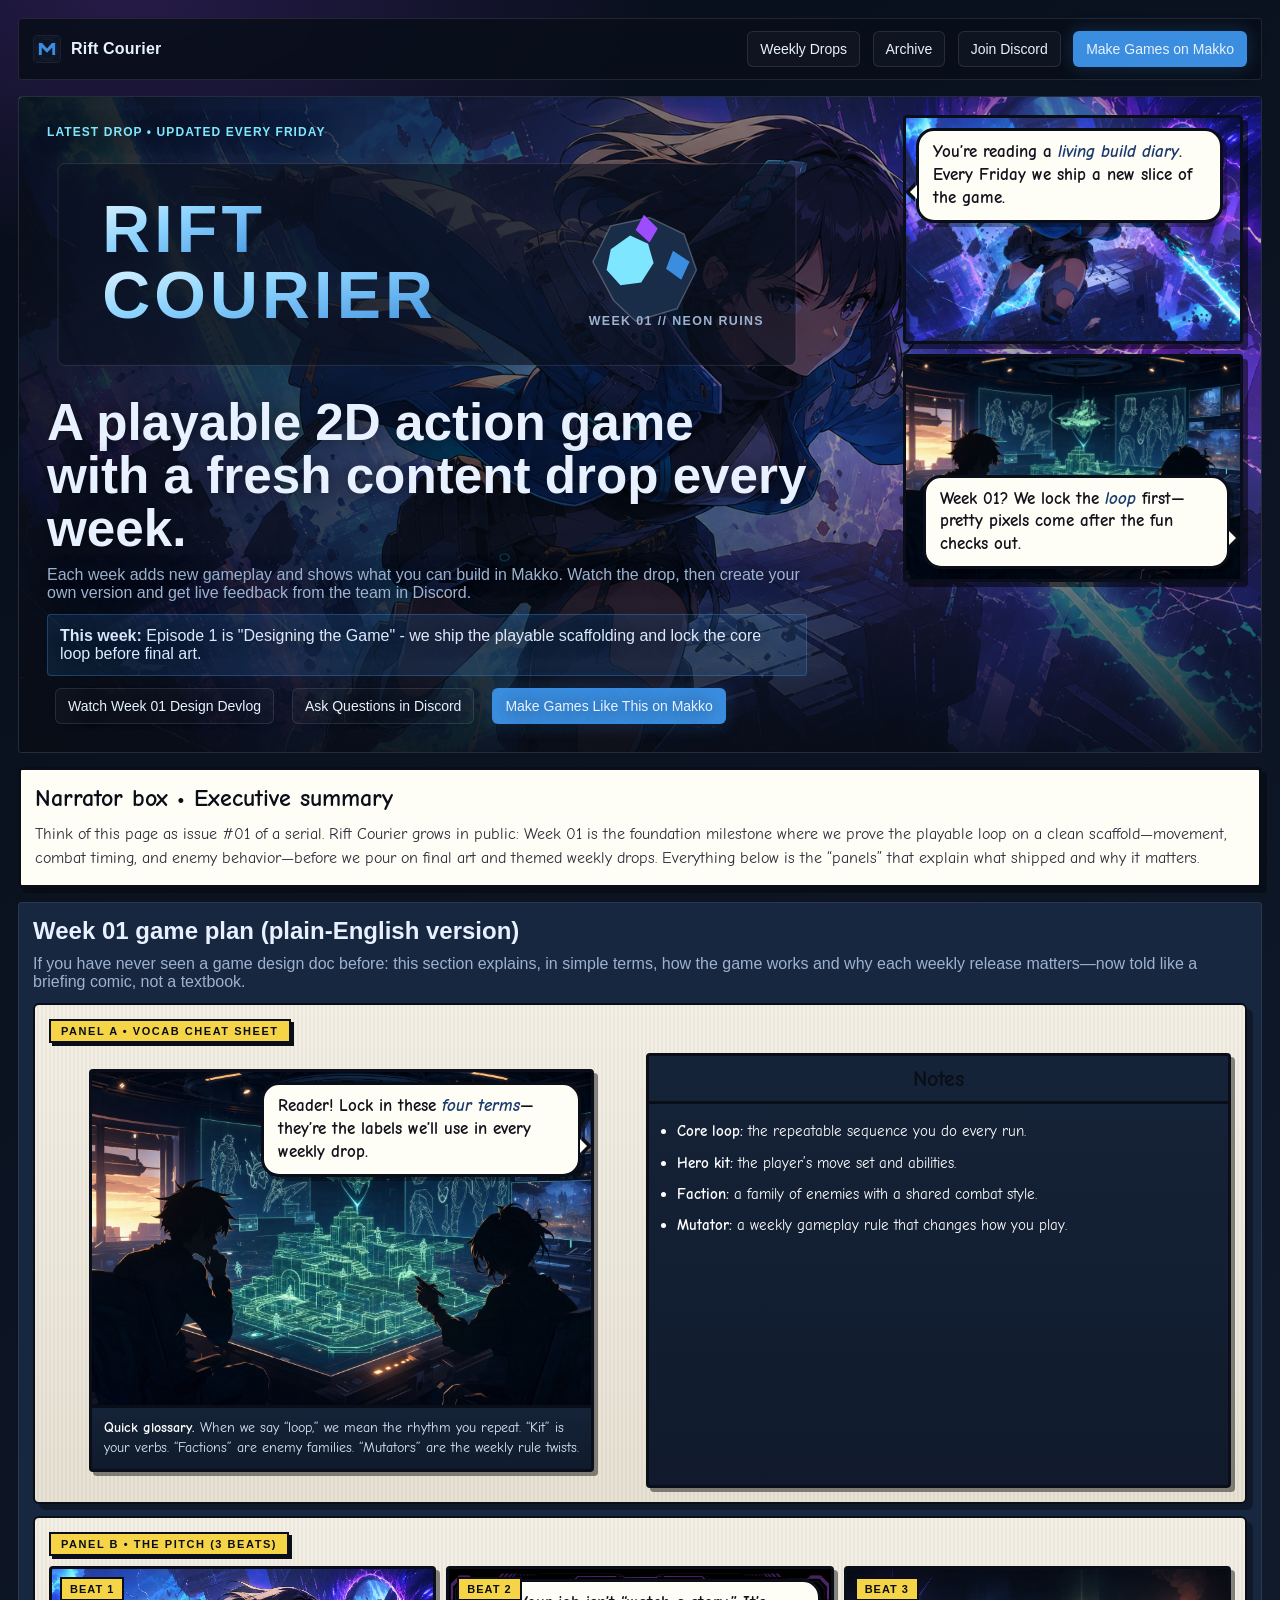
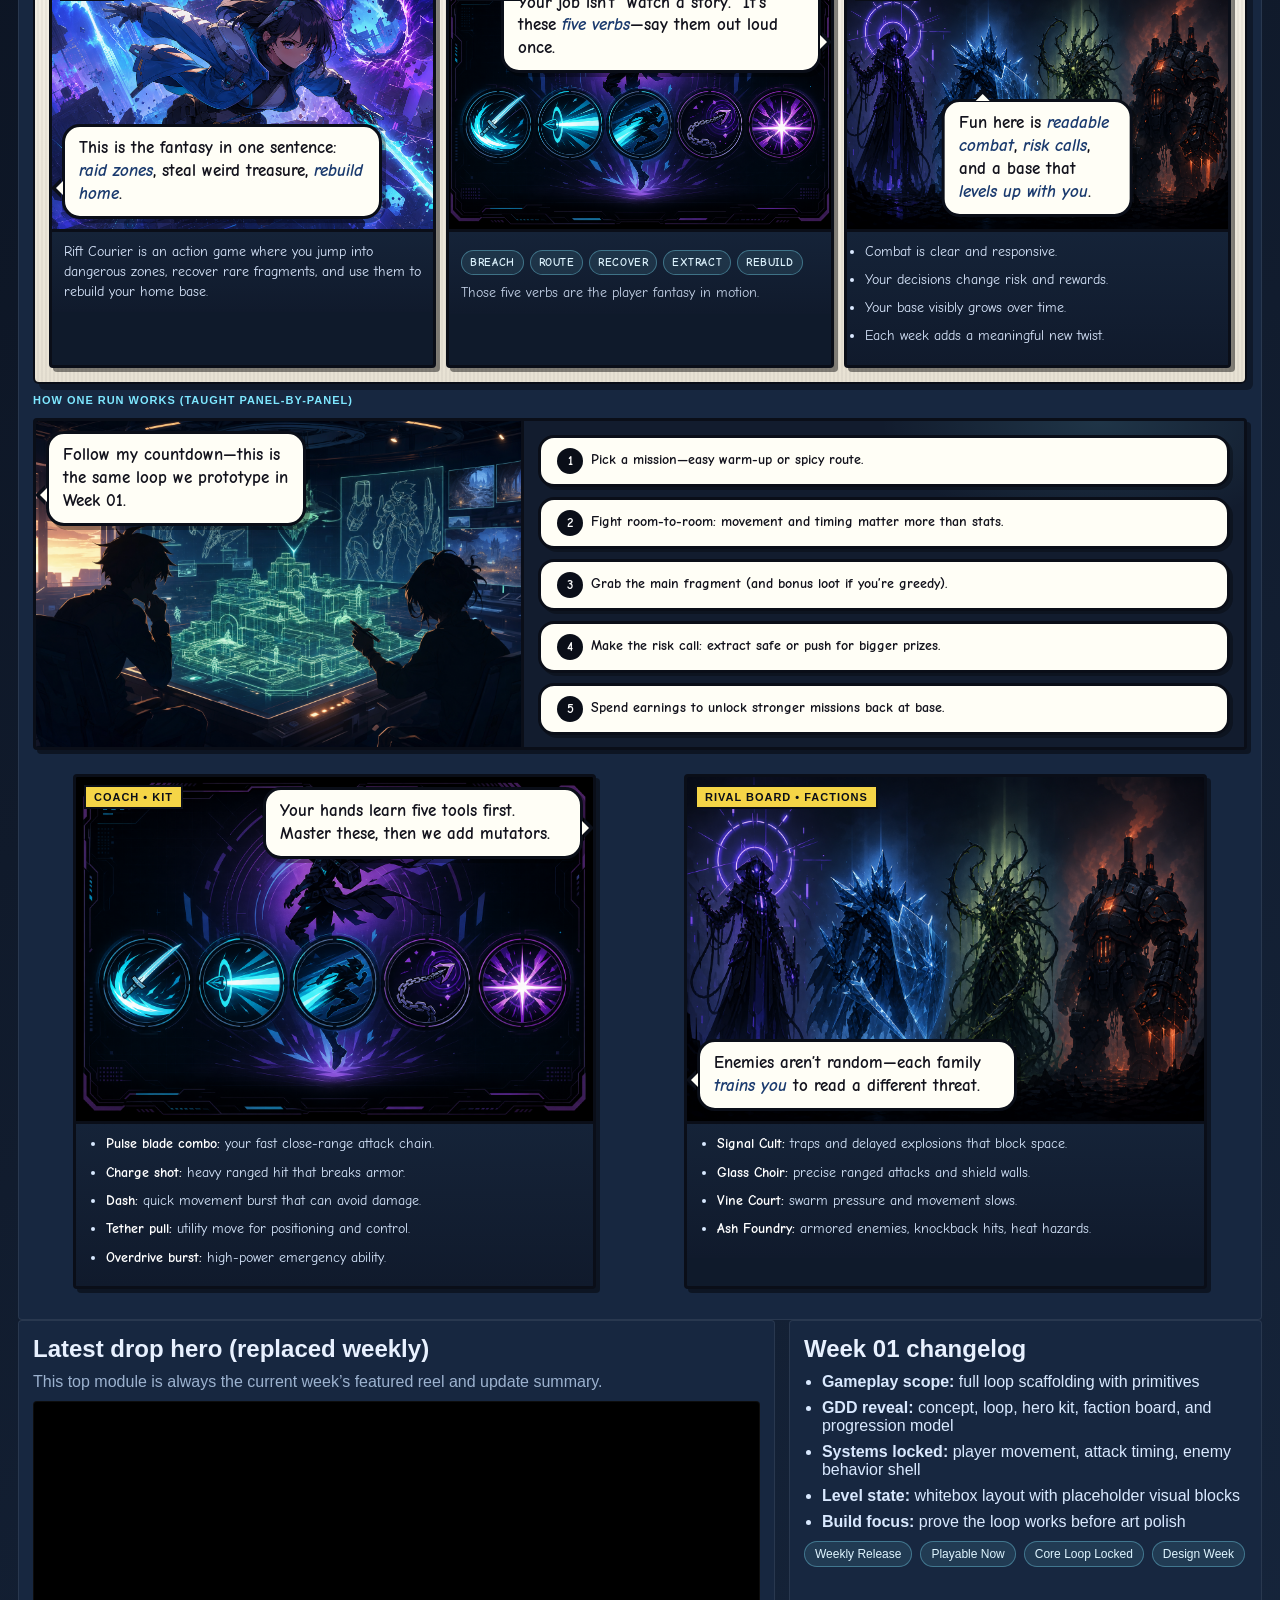
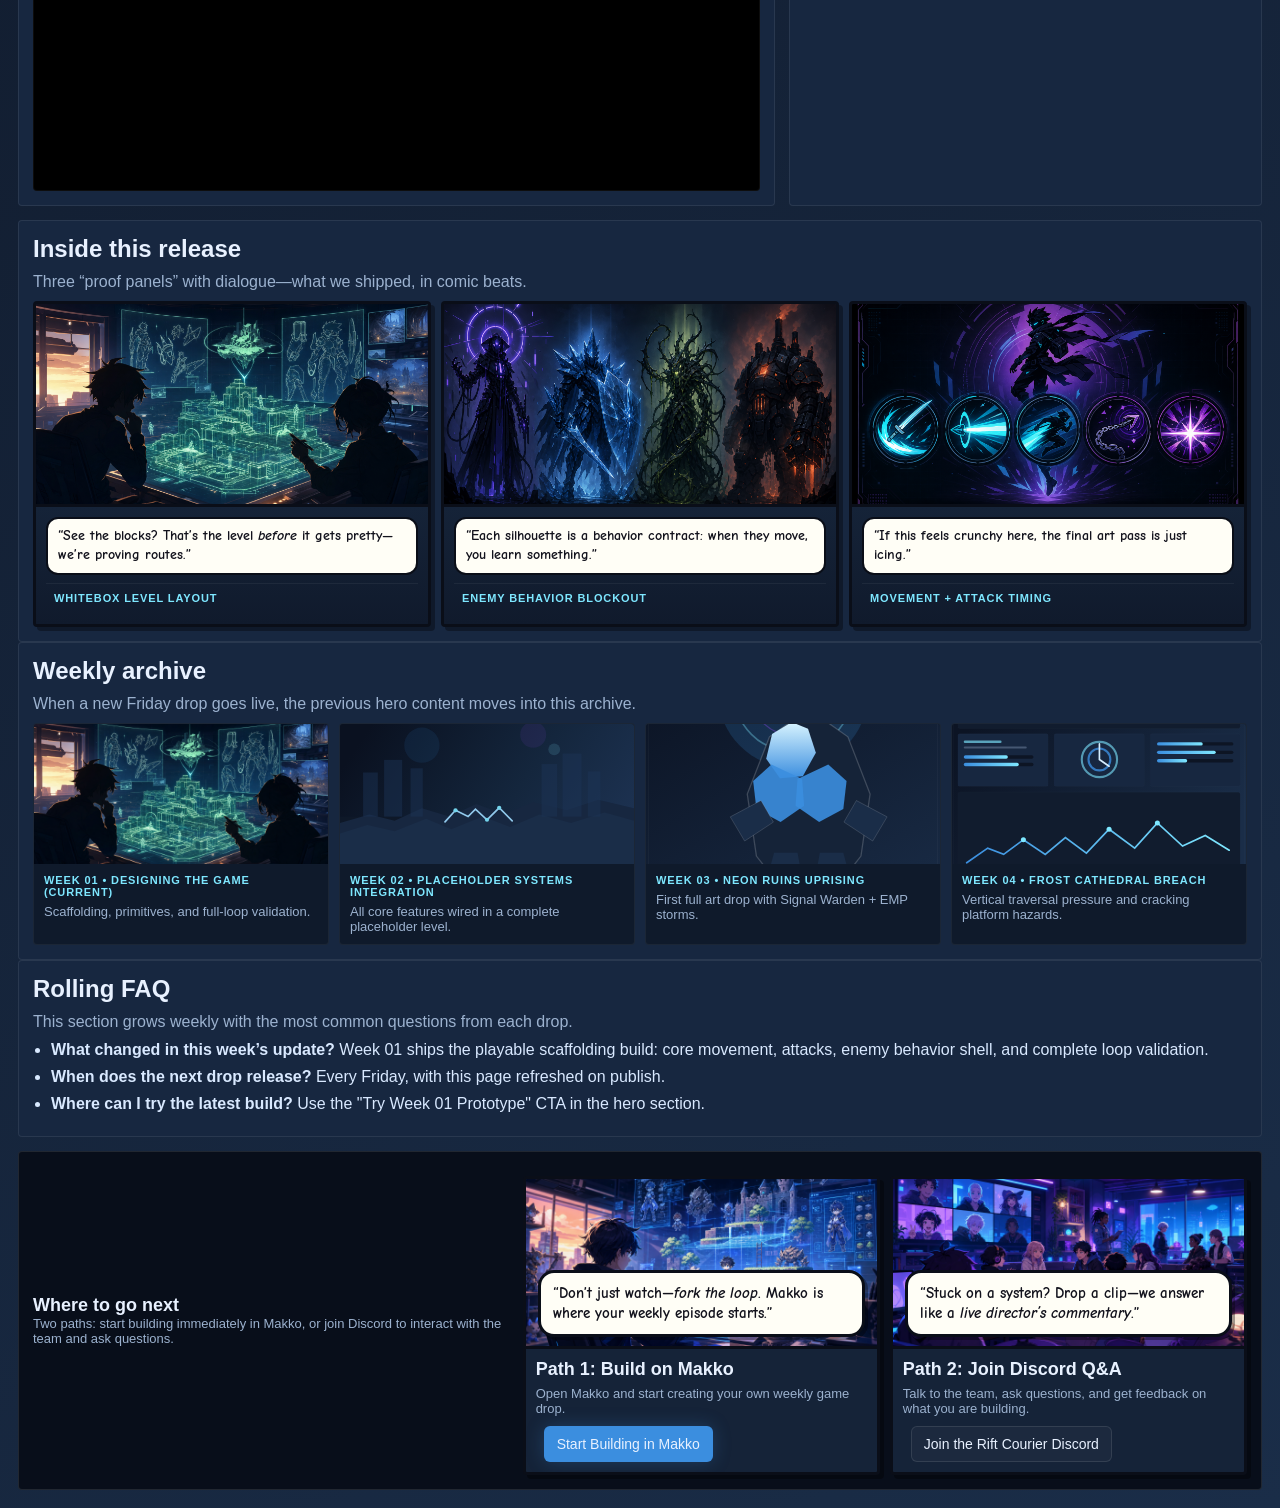
==== index.html @ 3b518093 "Publish Rift Courier weekly drops comic hub static site Co-authored-by: Cursor <cursoragent@cursor.c" ====
<!DOCTYPE html>
<html lang="en">
<head>
  <meta charset="UTF-8" />
  <meta name="viewport" content="width=device-width, initial-scale=1.0" />
  <title>Rift Courier | Weekly Drops Hub</title>
  <link rel="preconnect" href="https://fonts.googleapis.com" />
  <link rel="preconnect" href="https://fonts.gstatic.com" crossorigin />
  <link href="https://fonts.googleapis.com/css2?family=Comic+Neue:ital,wght@0,400;0,700;1,400&display=swap" rel="stylesheet" />
  <style>
    :root {
      --nav: #080e1a;
      --sub: #0d1524;
      --tabs: #152338;
      --cards: #172740;
      --accent: #3b8edf;
      --mint: #7ee7ff;
      --text: #e8f1ff;
      --muted: #9cb2cf;
      --b1: rgba(255, 255, 255, 0.1);
      --b2: rgba(255, 255, 255, 0.08);
      --b3: rgba(255, 255, 255, 0.05);
    }
    * { box-sizing: border-box; }
    body {
      margin: 0;
      font-family: Inter, Segoe UI, Arial, sans-serif;
      color: var(--text);
      background:
        radial-gradient(1200px 520px at 75% -10%, rgba(126, 231, 255, 0.24), transparent 60%),
        radial-gradient(900px 420px at 10% 0%, rgba(157, 77, 255, 0.2), transparent 60%),
        linear-gradient(145deg, #070d19 0%, #101a2b 44%, #1a2d48 100%);
    }
    .shell { max-width: 1280px; margin: 0 auto; padding: 18px; }
    .topbar {
      position: sticky; top: 12px; z-index: 10;
      background: rgba(8, 14, 26, 0.88);
      border: 1px solid var(--b1); border-radius: 4px;
      backdrop-filter: blur(8px);
      padding: 12px 14px; display: flex; align-items: center; justify-content: space-between; margin-bottom: 16px;
    }
    .brand { display: flex; align-items: center; gap: 10px; font-weight: 700; letter-spacing: 0.2px; }
    .brand img { width: 28px; height: 28px; border-radius: 4px; border: 1px solid var(--b2); }
    .btn { border-radius: 6px; border: 1px solid var(--b1); color: var(--text); text-decoration: none; display: inline-block; padding: 9px 12px; font-size: 14px; margin-left: 8px; background: rgba(255, 255, 255, 0.03); }
    .btn.primary { background: var(--accent); border-color: rgba(59, 142, 223, 0.65); box-shadow: 0 0 18px rgba(59, 142, 223, 0.25); }
    .hero { border-radius: 4px; overflow: hidden; border: 1px solid var(--b1); background: var(--sub); margin-bottom: 14px; }
    .hero-art {
      min-height: 560px; position: relative; display: flex; align-items: flex-end; padding: 28px;
      background:
        linear-gradient(105deg, rgba(7, 12, 20, 0.94) 0%, rgba(7, 12, 20, 0.55) 42%, rgba(7, 12, 20, 0.2) 100%),
        linear-gradient(to top, rgba(7, 12, 20, 0.85), transparent 45%),
        url("./assets/rift-courier-hero-anime.png") center 22% / cover no-repeat;
    }
    .hero-copy { max-width: 760px; position: relative; z-index: 2; }
    .logo-lockup { width: min(760px, 100%); margin-bottom: 10px; }
    .eyebrow { color: var(--mint); text-transform: uppercase; letter-spacing: 0.09em; font-size: 12px; font-weight: 700; margin-bottom: 8px; }
    h1 { margin: 0 0 10px; font-size: clamp(30px, 4vw, 56px); line-height: 1.04; }
    h2 { margin: 0 0 10px; font-size: 24px; }
    h3 { margin: 0 0 8px; font-size: 18px; }
    p { margin: 0; color: var(--muted); }
    .summary { margin-top: 12px; border-radius: 4px; border: 1px solid rgba(59,142,223,0.34); background: rgba(59,142,223,0.14); padding: 12px; color: #dbe9ff; }
    .hero-actions { margin-top: 12px; display: flex; gap: 10px; flex-wrap: wrap; }
    .exec-summary {
      margin: 0 0 14px;
      border-radius: 4px;
      border: 1px solid var(--b2);
      background: var(--cards);
      padding: 14px;
    }
    .exec-summary p {
      color: #dbe8fb;
      line-height: 1.55;
    }
    .grid-2 { display: grid; grid-template-columns: 1.6fr 1fr; gap: 14px; margin-bottom: 14px; }
    .card { border-radius: 4px; border: 1px solid var(--b2); background: var(--cards); padding: 14px; }
    .gdd-grid { display: grid; grid-template-columns: repeat(3, 1fr); gap: 10px; margin-top: 10px; }
    .glossary {
      border: 1px solid var(--b3);
      border-radius: 4px;
      background: var(--tabs);
      padding: 10px;
      margin-top: 10px;
    }
    .glossary ul { margin: 0; padding-left: 18px; color: #d9e9ff; }
    .glossary li { margin-bottom: 7px; }
    .glossary img { width: 100%; height: 130px; object-fit: cover; border-radius: 4px; border: 1px solid var(--b3); margin-bottom: 8px; display: block; }
    .gdd-panel { border: 1px solid var(--b3); border-radius: 4px; background: var(--tabs); padding: 10px; }
    .gdd-panel img { width: 100%; height: 130px; object-fit: cover; border-radius: 4px; border: 1px solid var(--b3); margin-bottom: 8px; display: block; }
    .kicker {
      color: var(--mint);
      font-size: 11px;
      text-transform: uppercase;
      letter-spacing: 0.09em;
      font-weight: 700;
      margin-bottom: 6px;
    }
    .verb-row { display: flex; flex-wrap: wrap; gap: 6px; margin-top: 8px; }
    .verb {
      border: 1px solid rgba(126,231,255,0.35);
      border-radius: 999px;
      padding: 4px 8px;
      font-size: 11px;
      color: #dff5ff;
      background: rgba(126,231,255,0.1);
      text-transform: uppercase;
      letter-spacing: 0.05em;
      font-weight: 700;
    }
    .loop-board { margin-top: 10px; border: 1px solid var(--b3); border-radius: 4px; background: var(--tabs); padding: 10px; }
    .loop-hero { width: 100%; height: 180px; object-fit: cover; border-radius: 4px; border: 1px solid var(--b3); margin-bottom: 8px; display: block; }
    .loop-grid { display: grid; grid-template-columns: repeat(5, 1fr); gap: 8px; margin-top: 8px; }
    .loop-step { border: 1px solid var(--b3); border-radius: 4px; background: rgba(255,255,255,0.03); padding: 8px; font-size: 12px; color: #dbe9ff; }
    .loop-step strong { display: block; font-size: 12px; margin-bottom: 4px; color: #fff; }
    .split-grid { display: grid; grid-template-columns: 1fr 1fr; gap: 8px; margin-top: 8px; }
    .subcopy { color: var(--muted); margin-bottom: 10px; }
    iframe { width: 100%; border: 1px solid var(--b3); border-radius: 4px; display: block; background: #000; }
    .scene-gallery { display: grid; grid-template-columns: repeat(3, 1fr); gap: 10px; margin-top: 10px; }
    .shot { border-radius: 4px; overflow: hidden; border: 1px solid var(--b3); background: #0f1a2b; }
    .shot img { width: 100%; height: 180px; object-fit: cover; display: block; }
    .shot span { display: block; padding: 8px; font-size: 12px; color: #d8e8ff; letter-spacing: 0.05em; text-transform: uppercase; border-top: 1px solid var(--b3); }
    .pill-row { display: flex; flex-wrap: wrap; gap: 8px; margin-top: 10px; }
    .pill { border: 1px solid rgba(126,231,255,0.35); border-radius: 999px; padding: 5px 10px; font-size: 12px; color: #dff5ff; background: rgba(126,231,255,0.1); }
    .drop-list { margin: 0; padding-left: 18px; color: #d9e9ff; }
    .drop-list li { margin-bottom: 8px; }
    .week-grid { display: grid; grid-template-columns: repeat(4, 1fr); gap: 10px; margin-top: 10px; }
    .week { border: 1px solid var(--b3); border-radius: 4px; overflow: hidden; background: #0f1a2b; }
    .week img { width: 100%; height: 140px; object-fit: cover; display: block; }
    .week .copy { padding: 10px; }
    .week .wk { color: var(--mint); font-size: 11px; letter-spacing: 0.08em; text-transform: uppercase; font-weight: 700; }
    .week p { margin-top: 6px; font-size: 13px; }
    .faq-list { margin: 0; padding-left: 18px; color: #d9e9ff; }
    .faq-list li { margin-bottom: 9px; }
    .cta-band { margin-top: 14px; border-radius: 4px; border: 1px solid var(--b1); background: var(--nav); padding: 14px; display: flex; justify-content: space-between; align-items: center; gap: 12px; }
    .next-grid { display: grid; grid-template-columns: 1fr 1fr; gap: 10px; margin-top: 10px; }
    .next-card { border: 1px solid var(--b3); border-radius: 4px; background: var(--tabs); overflow: hidden; }
    .next-card img { width: 100%; height: 170px; object-fit: cover; display: block; border-bottom: 1px solid var(--b3); }
    .next-copy { padding: 10px; }
    .next-copy h3 { margin: 0 0 6px; }
    .next-actions { margin-top: 10px; display: flex; flex-wrap: wrap; gap: 8px; }
    .tiny { color: var(--muted); font-size: 13px; }

    /* —— Comic “field guide” layout: characters teach via panels + speech —— */
    .comic-strip-label {
      display: inline-block;
      margin-bottom: 8px;
      padding: 4px 10px;
      font-size: 11px;
      font-weight: 800;
      letter-spacing: 0.14em;
      text-transform: uppercase;
      color: #0a0e18;
      background: #f5d547;
      border: 2px solid #0a0e18;
      box-shadow: 3px 3px 0 #0a0e18;
    }
    .comic-page {
      margin-top: 12px;
      padding: 14px;
      border-radius: 6px;
      border: 2px solid #0a0e18;
      background:
        repeating-linear-gradient(90deg, transparent, transparent 2px, rgba(0,0,0,0.04) 2px, rgba(0,0,0,0.04) 4px),
        linear-gradient(180deg, #f4f0e6 0%, #e8e2d4 100%);
      box-shadow: 6px 6px 0 rgba(0, 0, 0, 0.35);
    }
    .comic-page .comic-strip-label { margin-bottom: 10px; }
    .comic-row {
      display: grid;
      grid-template-columns: 1fr 1fr;
      gap: 12px;
      align-items: stretch;
    }
    .comic-panel {
      position: relative;
      border: 3px solid #0a0e18;
      border-radius: 4px;
      background: #0f1a2b;
      overflow: hidden;
      box-shadow: 4px 4px 0 rgba(0, 0, 0, 0.45);
    }
    .comic-panel--tall .comic-panel-art { min-height: 220px; }
    .comic-panel-art {
      position: relative;
      display: block;
      margin: 0;
    }
    figure.comic-panel-art { margin: 0; }
    .comic-panel-art img {
      width: 100%;
      height: 100%;
      min-height: 200px;
      object-fit: cover;
      display: block;
    }
    .comic-panel--sm .comic-panel-art img { min-height: 140px; }
    .comic-panel--hero .comic-panel-art img { min-height: 260px; object-position: center 25%; }
    .speech {
      position: absolute;
      z-index: 3;
      max-width: min(92%, 320px);
      margin: 0;
      padding: 10px 14px;
      font-family: "Comic Neue", "Segoe UI", system-ui, sans-serif;
      font-size: clamp(14px, 1.9vw, 17px);
      font-weight: 700;
      line-height: 1.35;
      color: #12121c;
      background: #fffef6;
      border: 3px solid #0a0e18;
      border-radius: 18px;
      box-shadow: 4px 4px 0 rgba(0, 0, 0, 0.35);
    }
    .speech em { font-style: italic; font-weight: 700; color: #1a3a6e; }
    .speech--tl { top: 10px; left: 10px; }
    .speech--tr { top: 10px; right: 10px; }
    .speech--bl { bottom: 10px; left: 10px; }
    .speech--br { bottom: 10px; right: 10px; }
    .speech--bc { bottom: 12px; left: 50%; transform: translateX(-50%); max-width: min(94%, 400px); }
    .speech--tail-l::after {
      content: "";
      position: absolute;
      left: -14px;
      bottom: 18px;
      width: 0;
      height: 0;
      border: 10px solid transparent;
      border-right-color: #0a0e18;
      border-left: 0;
    }
    .speech--tail-l::before {
      content: "";
      position: absolute;
      left: -9px;
      bottom: 21px;
      width: 0;
      height: 0;
      border: 7px solid transparent;
      border-right-color: #fffef6;
      border-left: 0;
      z-index: 1;
    }
    .speech--tail-r::after {
      content: "";
      position: absolute;
      right: -14px;
      bottom: 18px;
      width: 0;
      height: 0;
      border: 10px solid transparent;
      border-left-color: #0a0e18;
      border-right: 0;
    }
    .speech--tail-r::before {
      content: "";
      position: absolute;
      right: -9px;
      bottom: 21px;
      width: 0;
      height: 0;
      border: 7px solid transparent;
      border-left-color: #fffef6;
      border-right: 0;
      z-index: 1;
    }
    .speech--tail-t::after {
      content: "";
      position: absolute;
      left: 28px;
      top: -14px;
      width: 0;
      height: 0;
      border: 10px solid transparent;
      border-bottom-color: #0a0e18;
      border-top: 0;
    }
    .speech--tail-t::before {
      content: "";
      position: absolute;
      left: 31px;
      top: -8px;
      width: 0;
      height: 0;
      border: 7px solid transparent;
      border-bottom-color: #fffef6;
      border-top: 0;
      z-index: 1;
    }
    .comic-caption {
      margin: 0;
      padding: 10px 12px;
      font-family: "Comic Neue", "Segoe UI", system-ui, sans-serif;
      font-size: 14px;
      font-weight: 400;
      line-height: 1.45;
      color: #dbe9ff;
      background: linear-gradient(180deg, #152338 0%, #101a2c 100%);
      border-top: 3px solid #0a0e18;
    }
    .comic-caption strong { color: #fff; font-weight: 700; }
    /* Beat labels sit above speech bubbles (bubbles were covering “Beat 2”, etc.) */
    .comic-beat-tag {
      position: absolute;
      top: 8px;
      left: 8px;
      z-index: 5;
      white-space: nowrap;
      background: #f5d547;
      color: #0a0e18;
      padding: 4px 8px;
      border: 2px solid #0a0e18;
      font-size: 11px;
      font-weight: 700;
      letter-spacing: 0.09em;
      text-transform: uppercase;
    }
    .comic-gutter {
      display: flex;
      align-items: center;
      justify-content: center;
      font-family: "Comic Neue", "Segoe UI", system-ui, sans-serif;
      font-weight: 700;
      font-size: 22px;
      color: #0a0e18;
      user-select: none;
    }
    .hero-art { position: relative; }
    .hero-comic-stack {
      position: absolute;
      right: 18px;
      top: 18px;
      width: min(340px, 38vw);
      z-index: 4;
      display: flex;
      flex-direction: column;
      gap: 10px;
    }
    .hero-comic-stack .comic-panel { box-shadow: 5px 5px 0 rgba(0, 0, 0, 0.5); }
    .hero-comic-stack .comic-panel-art img { min-height: 120px; object-position: center 30%; }
    .hero .hero-copy { text-shadow: 0 1px 18px rgba(0, 0, 0, 0.65); }
    .briefing-strip {
      display: grid;
      grid-template-columns: minmax(220px, 0.95fr) 1.4fr;
      gap: 0;
      margin-top: 12px;
      border: 3px solid #0a0e18;
      border-radius: 4px;
      overflow: hidden;
      box-shadow: 4px 4px 0 rgba(0, 0, 0, 0.45);
      background: #152338;
    }
    .briefing-strip__art {
      position: relative;
      border-right: 3px solid #0a0e18;
    }
    .briefing-strip__art img {
      width: 100%;
      height: 100%;
      min-height: 320px;
      object-fit: cover;
      display: block;
      object-position: center 35%;
    }
    .briefing-strip__script {
      padding: 14px 14px 12px;
      display: flex;
      flex-direction: column;
      gap: 10px;
      background:
        radial-gradient(400px 200px at 80% 0%, rgba(126, 231, 255, 0.12), transparent 55%),
        #121c2e;
    }
    .briefing-line {
      position: relative;
      margin: 0;
      padding: 10px 12px 10px 16px;
      font-family: "Comic Neue", "Segoe UI", system-ui, sans-serif;
      font-size: 14px;
      font-weight: 700;
      line-height: 1.4;
      color: #12121c;
      background: #fffef6;
      border: 3px solid #0a0e18;
      border-radius: 16px;
      box-shadow: 3px 3px 0 rgba(0, 0, 0, 0.3);
    }
    .briefing-line .num {
      display: inline-flex;
      align-items: center;
      justify-content: center;
      min-width: 26px;
      height: 26px;
      margin-right: 8px;
      font-size: 13px;
      color: #fff;
      background: #0a0e18;
      border-radius: 50%;
      vertical-align: middle;
    }
    .scene-gallery.comic-release {
      grid-template-columns: repeat(3, 1fr);
    }
    .scene-gallery.comic-release .shot {
      border: 3px solid #0a0e18;
      border-radius: 4px;
      box-shadow: 4px 4px 0 rgba(0, 0, 0, 0.35);
    }
    .scene-gallery.comic-release .shot img { height: 200px; }
    .scene-gallery.comic-release .shot-footer {
      padding: 10px 10px 12px;
      background: linear-gradient(180deg, #152338 0%, #101a2c 100%);
      border-top: 3px solid #0a0e18;
    }
    .scene-gallery.comic-release .shot-bubble {
      margin: 0 0 8px;
      padding: 8px 10px;
      font-family: "Comic Neue", "Segoe UI", system-ui, sans-serif;
      font-size: 14px;
      font-weight: 700;
      line-height: 1.35;
      color: #12121c;
      background: #fffef6;
      border: 2px solid #0a0e18;
      border-radius: 12px;
    }
    .scene-gallery.comic-release .shot-label {
      display: block;
      font-size: 11px;
      letter-spacing: 0.08em;
      text-transform: uppercase;
      font-weight: 800;
      color: var(--mint);
    }
    .next-card.comic-cta { border: 3px solid #0a0e18; box-shadow: 4px 4px 0 rgba(0, 0, 0, 0.35); }
    .next-card.comic-cta .next-visual { position: relative; }
    .next-card.comic-cta img { border-bottom: 3px solid #0a0e18; }
    .next-card.comic-cta .cta-bubble {
      position: absolute;
      left: 12px;
      right: 12px;
      bottom: 12px;
      margin: 0;
      padding: 10px 12px;
      font-family: "Comic Neue", "Segoe UI", system-ui, sans-serif;
      font-size: 15px;
      font-weight: 700;
      line-height: 1.35;
      color: #12121c;
      background: #fffef6;
      border: 3px solid #0a0e18;
      border-radius: 16px;
      box-shadow: 3px 3px 0 rgba(0, 0, 0, 0.35);
    }
    .exec-summary.comic-narrator {
      border: 3px solid #0a0e18;
      background: #fffef6;
      box-shadow: 5px 5px 0 rgba(0, 0, 0, 0.35);
    }
    .exec-summary.comic-narrator h2 {
      font-family: "Comic Neue", "Segoe UI", system-ui, sans-serif;
      color: #0a0e18;
    }
    .exec-summary.comic-narrator p {
      font-family: "Comic Neue", "Segoe UI", system-ui, sans-serif;
      color: #2a2a38;
      line-height: 1.55;
    }

    @media (max-width: 1100px) {
      .grid-2 { grid-template-columns: 1fr; }
      .gdd-grid, .scene-gallery, .week-grid, .loop-grid, .next-grid { grid-template-columns: 1fr 1fr; }
      .comic-row { grid-template-columns: 1fr; }
      .briefing-strip { grid-template-columns: 1fr; }
      .briefing-strip__art { border-right: none; border-bottom: 3px solid #0a0e18; }
      .briefing-strip__art img { min-height: 220px; }
      .hero-comic-stack {
        position: static;
        width: 100%;
        margin-top: 14px;
      }
    }
    @media (max-width: 700px) {
      .gdd-grid, .scene-gallery, .week-grid, .loop-grid, .split-grid, .next-grid { grid-template-columns: 1fr; }
      .topbar { position: static; }
      .cta-band { flex-direction: column; align-items: flex-start; }
      .speech--bc { transform: none; left: 10px; right: 10px; max-width: none; }
    }
  </style>
</head>
<body>
  <div class="shell">
    <header class="topbar">
      <div class="brand">
        <img src="./assets/makko-mark-placeholder.svg" alt="Makko icon" />
        <span>Rift Courier</span>
      </div>
      <div>
        <a class="btn" href="#">Weekly Drops</a>
        <a class="btn" href="#">Archive</a>
        <a class="btn" href="#">Join Discord</a>
        <a class="btn primary" href="#">Make Games on Makko</a>
      </div>
    </header>

    <section class="hero">
      <div class="hero-art">
        <aside class="hero-comic-stack" aria-label="Comic teaser panels">
          <div class="comic-panel comic-panel--sm">
            <figure class="comic-panel-art">
              <img src="./assets/rift-courier-hero-anime.png" alt="Key art: courier in action" />
              <p class="speech speech--tl speech--tail-l">You’re reading a <em>living build diary</em>. Every Friday we ship a new slice of the game.</p>
            </figure>
          </div>
          <div class="comic-panel comic-panel--sm">
            <figure class="comic-panel-art">
              <img src="./assets/rift-courier-design-week-anime.png" alt="Design week: planning the loop" />
              <p class="speech speech--br speech--tail-r">Week 01? We lock the <em>loop</em> first—pretty pixels come after the fun checks out.</p>
            </figure>
          </div>
        </aside>
        <div class="hero-copy">
          <div class="eyebrow">Latest Drop • Updated Every Friday</div>
          <img class="logo-lockup" src="./assets/rift-courier-logo-elite.svg" alt="Rift Courier logo" />
          <h1>A playable 2D action game with a fresh content drop every week.</h1>
          <p>Each week adds new gameplay and shows what you can build in Makko. Watch the drop, then create your own version and get live feedback from the team in Discord.</p>
          <div class="summary"><strong>This week:</strong> Episode 1 is "Designing the Game" - we ship the playable scaffolding and lock the core loop before final art.</div>
          <div class="hero-actions">
            <a class="btn" href="#">Watch Week 01 Design Devlog</a>
            <a class="btn" href="#">Ask Questions in Discord</a>
            <a class="btn primary" href="#">Make Games Like This on Makko</a>
          </div>
        </div>
      </div>
    </section>

    <section class="exec-summary comic-narrator">
      <h2>Narrator box • Executive summary</h2>
      <p>
        Think of this page as issue #01 of a serial. Rift Courier grows in public: Week 01 is the foundation
        milestone where we prove the playable loop on a clean scaffold—movement, combat timing, and enemy
        behavior—before we pour on final art and themed weekly drops. Everything below is the “panels” that
        explain what shipped and why it matters.
      </p>
    </section>

    <section class="card">
      <h2>Week 01 game plan (plain-English version)</h2>
      <p class="subcopy">If you have never seen a game design doc before: this section explains, in simple terms, how the game works and why each weekly release matters—now told like a briefing comic, not a textbook.</p>

      <div class="comic-page">
        <span class="comic-strip-label">Panel A • Vocab cheat sheet</span>
        <div class="comic-row">
          <figure class="comic-panel comic-panel--tall">
            <div class="comic-panel-art">
              <img src="./assets/rift-courier-design-week-anime.png" alt="Lead designer character at planning table" />
              <p class="speech speech--tr speech--tail-r">Reader! Lock in these <em>four terms</em>—they’re the labels we’ll use in every weekly drop.</p>
            </div>
            <figcaption class="comic-caption">
              <strong>Quick glossary.</strong> When we say “loop,” we mean the rhythm you repeat. “Kit” is your verbs. “Factions” are enemy families. “Mutators” are the weekly rule twists.
            </figcaption>
          </figure>
          <div class="comic-panel" style="background: linear-gradient(180deg, #152338 0%, #101a2c 100%); border: 3px solid #0a0e18;">
            <div class="comic-gutter" style="min-height: 48px; border-bottom: 3px solid #0a0e18;">Notes</div>
            <ul class="drop-list" style="margin: 0; padding: 16px 16px 16px 28px; color: #fff; font-family: 'Comic Neue', 'Segoe UI', system-ui, sans-serif; font-size: 15px; line-height: 1.55;">
              <li><strong>Core loop:</strong> the repeatable sequence you do every run.</li>
              <li><strong>Hero kit:</strong> the player’s move set and abilities.</li>
              <li><strong>Faction:</strong> a family of enemies with a shared combat style.</li>
              <li><strong>Mutator:</strong> a weekly gameplay rule that changes how you play.</li>
            </ul>
          </div>
        </div>
      </div>

      <div class="comic-page">
        <span class="comic-strip-label">Panel B • The pitch (3 beats)</span>
        <div class="gdd-grid" style="margin-top: 0;">
          <article class="comic-panel comic-panel--hero">
            <div class="comic-beat-tag">Beat 1</div>
            <figure class="comic-panel-art">
              <img src="./assets/rift-courier-hero-anime.png" alt="Rift Courier world and concept art" />
              <p class="speech speech--bl speech--tail-l">This is the fantasy in one sentence: <em>raid zones</em>, steal weird treasure, <em>rebuild home</em>.</p>
            </figure>
            <p class="comic-caption">Rift Courier is an action game where you jump into dangerous zones, recover rare fragments, and use them to rebuild your home base.</p>
          </article>
          <article class="comic-panel comic-panel--hero">
            <div class="comic-beat-tag">Beat 2</div>
            <figure class="comic-panel-art">
              <img src="./assets/rift-courier-abilities-anime.png" alt="Gameplay verbs visual" />
              <p class="speech speech--tr speech--tail-r">Your job isn’t “watch a story.” It’s these <em>five verbs</em>—say them out loud once.</p>
            </figure>
            <div class="comic-caption">
              <div class="verb-row" style="margin-bottom: 8px;">
                <span class="verb">Breach</span>
                <span class="verb">Route</span>
                <span class="verb">Recover</span>
                <span class="verb">Extract</span>
                <span class="verb">Rebuild</span>
              </div>
              <span style="opacity: 0.9;">Those five verbs are the player fantasy in motion.</span>
            </div>
          </article>
          <article class="comic-panel comic-panel--hero">
            <div class="comic-beat-tag">Beat 3</div>
            <figure class="comic-panel-art">
              <img src="./assets/rift-courier-factions-anime.png" alt="Gameplay pillars visual" />
              <p class="speech speech--bc speech--tail-t">Fun here is <em>readable combat</em>, <em>risk calls</em>, and a base that <em>levels up with you</em>.</p>
            </figure>
            <ul class="comic-caption drop-list" style="margin: 0; padding-left: 18px;">
              <li>Combat is clear and responsive.</li>
              <li>Your decisions change risk and rewards.</li>
              <li>Your base visibly grows over time.</li>
              <li>Each week adds a meaningful new twist.</li>
            </ul>
          </article>
        </div>
      </div>

      <div class="loop-board" style="border: none; background: transparent; padding: 0;">
        <div class="kicker">How one run works (taught panel-by-panel)</div>
        <div class="briefing-strip">
          <div class="briefing-strip__art">
            <img src="./assets/rift-courier-design-week-anime.png" alt="Instructor walks through one run" />
            <p class="speech speech--tl speech--tail-l" style="max-width: 260px;">Follow my countdown—this is the same loop we prototype in Week 01.</p>
          </div>
          <div class="briefing-strip__script">
            <p class="briefing-line"><span class="num">1</span>Pick a mission—easy warm-up or spicy route.</p>
            <p class="briefing-line"><span class="num">2</span>Fight room-to-room: movement and timing matter more than stats.</p>
            <p class="briefing-line"><span class="num">3</span>Grab the main fragment (and bonus loot if you’re greedy).</p>
            <p class="briefing-line"><span class="num">4</span>Make the risk call: extract safe or push for bigger prizes.</p>
            <p class="briefing-line"><span class="num">5</span>Spend earnings to unlock stronger missions back at base.</p>
          </div>
        </div>
        <div class="split-grid">
          <figure class="comic-panel comic-panel--tall">
            <div class="comic-beat-tag">Coach • Kit</div>
            <div class="comic-panel-art">
              <img src="./assets/rift-courier-abilities-anime.png" alt="Player abilities visual" />
              <p class="speech speech--tr speech--tail-r">Your hands learn five tools first. Master these, then we add mutators.</p>
            </div>
            <figcaption class="comic-caption">
              <ul class="drop-list" style="margin: 0; padding-left: 18px;">
                <li><strong>Pulse blade combo:</strong> your fast close-range attack chain.</li>
                <li><strong>Charge shot:</strong> heavy ranged hit that breaks armor.</li>
                <li><strong>Dash:</strong> quick movement burst that can avoid damage.</li>
                <li><strong>Tether pull:</strong> utility move for positioning and control.</li>
                <li><strong>Overdrive burst:</strong> high-power emergency ability.</li>
              </ul>
            </figcaption>
          </figure>
          <figure class="comic-panel comic-panel--tall">
            <div class="comic-beat-tag">Rival board • Factions</div>
            <div class="comic-panel-art">
              <img src="./assets/rift-courier-factions-anime.png" alt="Enemy families visual" />
              <p class="speech speech--bl speech--tail-l">Enemies aren’t random—each family <em>trains you</em> to read a different threat.</p>
            </div>
            <figcaption class="comic-caption">
              <ul class="drop-list" style="margin: 0; padding-left: 18px;">
                <li><strong>Signal Cult:</strong> traps and delayed explosions that block space.</li>
                <li><strong>Glass Choir:</strong> precise ranged attacks and shield walls.</li>
                <li><strong>Vine Court:</strong> swarm pressure and movement slows.</li>
                <li><strong>Ash Foundry:</strong> armored enemies, knockback hits, heat hazards.</li>
              </ul>
            </figcaption>
          </figure>
        </div>
      </div>
    </section>

    <section class="grid-2">
      <article class="card">
        <h2>Latest drop hero (replaced weekly)</h2>
        <p class="subcopy">This top module is always the current week’s featured reel and update summary.</p>
        <iframe height="390" src="https://www.youtube.com/embed/bEDQj6WeZxE" title="Rift Courier Week 01 Design Devlog" frameborder="0" allowfullscreen></iframe>
      </article>
      <aside class="card">
        <h2>Week 01 changelog</h2>
        <ul class="drop-list">
          <li><strong>Gameplay scope:</strong> full loop scaffolding with primitives</li>
          <li><strong>GDD reveal:</strong> concept, loop, hero kit, faction board, and progression model</li>
          <li><strong>Systems locked:</strong> player movement, attack timing, enemy behavior shell</li>
          <li><strong>Level state:</strong> whitebox layout with placeholder visual blocks</li>
          <li><strong>Build focus:</strong> prove the loop works before art polish</li>
        </ul>
        <div class="pill-row">
          <span class="pill">Weekly Release</span>
          <span class="pill">Playable Now</span>
          <span class="pill">Core Loop Locked</span>
          <span class="pill">Design Week</span>
        </div>
      </aside>
    </section>

    <section class="card">
      <h2>Inside this release</h2>
      <p class="subcopy">Three “proof panels” with dialogue—what we shipped, in comic beats.</p>
      <div class="scene-gallery comic-release">
        <div class="shot">
          <img src="./assets/rift-courier-design-week-anime.png" alt="Design week whitebox focus" />
          <div class="shot-footer">
            <p class="shot-bubble">“See the blocks? That’s the level <em>before</em> it gets pretty—we’re proving routes.”</p>
            <span class="shot-label">Whitebox level layout</span>
          </div>
        </div>
        <div class="shot">
          <img src="./assets/rift-courier-factions-anime.png" alt="Enemy behavior blockout" />
          <div class="shot-footer">
            <p class="shot-bubble">“Each silhouette is a behavior contract: when they move, you learn something.”</p>
            <span class="shot-label">Enemy behavior blockout</span>
          </div>
        </div>
        <div class="shot">
          <img src="./assets/rift-courier-abilities-anime.png" alt="Hero action frames" />
          <div class="shot-footer">
            <p class="shot-bubble">“If this feels crunchy here, the final art pass is just icing.”</p>
            <span class="shot-label">Movement + attack timing</span>
          </div>
        </div>
      </div>
    </section>

    <section class="card">
      <h2>Weekly archive</h2>
      <p class="subcopy">When a new Friday drop goes live, the previous hero content moves into this archive.</p>
      <div class="week-grid">
        <article class="week">
          <img src="./assets/rift-courier-design-week-anime.png" alt="Week 1 key art" />
          <div class="copy">
            <div class="wk">Week 01 • Designing the Game (Current)</div>
            <p>Scaffolding, primitives, and full-loop validation.</p>
          </div>
        </article>
        <article class="week">
          <img src="./assets/rift-biome-elite.svg" alt="Week 2 key art" />
          <div class="copy">
            <div class="wk">Week 02 • Placeholder Systems Integration</div>
            <p>All core features wired in a complete placeholder level.</p>
          </div>
        </article>
        <article class="week">
          <img src="./assets/rift-boss-elite.svg" alt="Week 3 key art" />
          <div class="copy">
            <div class="wk">Week 03 • Neon Ruins Uprising</div>
            <p>First full art drop with Signal Warden + EMP storms.</p>
          </div>
        </article>
        <article class="week">
          <img src="./assets/rift-ui-elite.svg" alt="Week 4 key art" />
          <div class="copy">
            <div class="wk">Week 04 • Frost Cathedral Breach</div>
            <p>Vertical traversal pressure and cracking platform hazards.</p>
          </div>
        </article>
      </div>
    </section>

    <section class="card">
      <h2>Rolling FAQ</h2>
      <p class="subcopy">This section grows weekly with the most common questions from each drop.</p>
      <ul class="faq-list">
        <li><strong>What changed in this week’s update?</strong> Week 01 ships the playable scaffolding build: core movement, attacks, enemy behavior shell, and complete loop validation.</li>
        <li><strong>When does the next drop release?</strong> Every Friday, with this page refreshed on publish.</li>
        <li><strong>Where can I try the latest build?</strong> Use the "Try Week 01 Prototype" CTA in the hero section.</li>
      </ul>
    </section>

    <section class="cta-band">
      <div>
        <h3 style="margin:0;">Where to go next</h3>
        <p class="tiny">Two paths: start building immediately in Makko, or join Discord to interact with the team and ask questions.</p>
      </div>
      <div class="next-grid">
        <article class="next-card comic-cta">
          <div class="next-visual">
            <img src="./assets/cta-makko-anime.png" alt="Build on Makko path graphic" />
            <p class="cta-bubble">“Don’t just watch—<em>fork the loop</em>. Makko is where your weekly episode starts.”</p>
          </div>
          <div class="next-copy">
            <h3>Path 1: Build on Makko</h3>
            <p class="tiny">Open Makko and start creating your own weekly game drop.</p>
            <div class="next-actions">
              <a class="btn primary" href="#">Start Building in Makko</a>
            </div>
          </div>
        </article>
        <article class="next-card comic-cta">
          <div class="next-visual">
            <img src="./assets/cta-discord-anime.png" alt="Discord Q&A path graphic" />
            <p class="cta-bubble">“Stuck on a system? Drop a clip—we answer like a <em>live director’s commentary</em>.”</p>
          </div>
          <div class="next-copy">
            <h3>Path 2: Join Discord Q&amp;A</h3>
            <p class="tiny">Talk to the team, ask questions, and get feedback on what you are building.</p>
            <div class="next-actions">
              <a class="btn" href="#">Join the Rift Courier Discord</a>
            </div>
          </div>
        </article>
      </div>
    </section>
  </div>
</body>
</html>
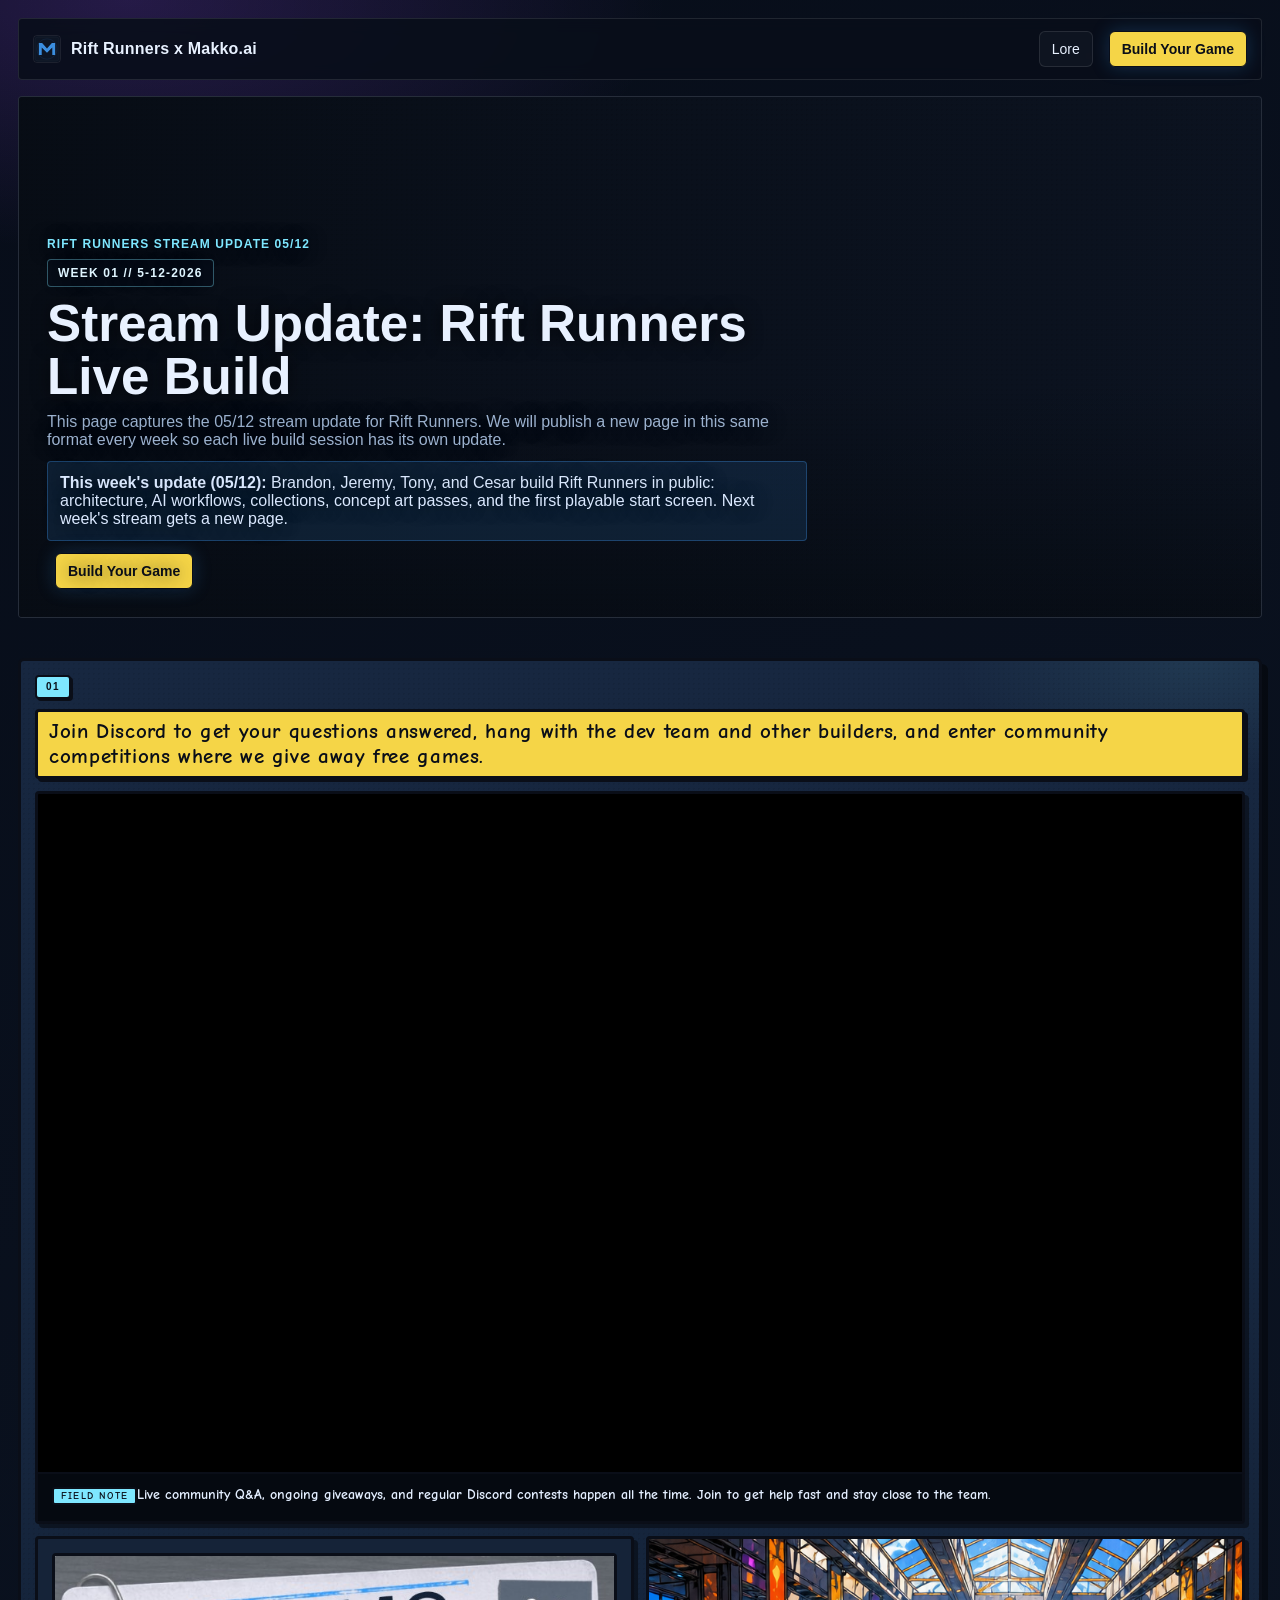
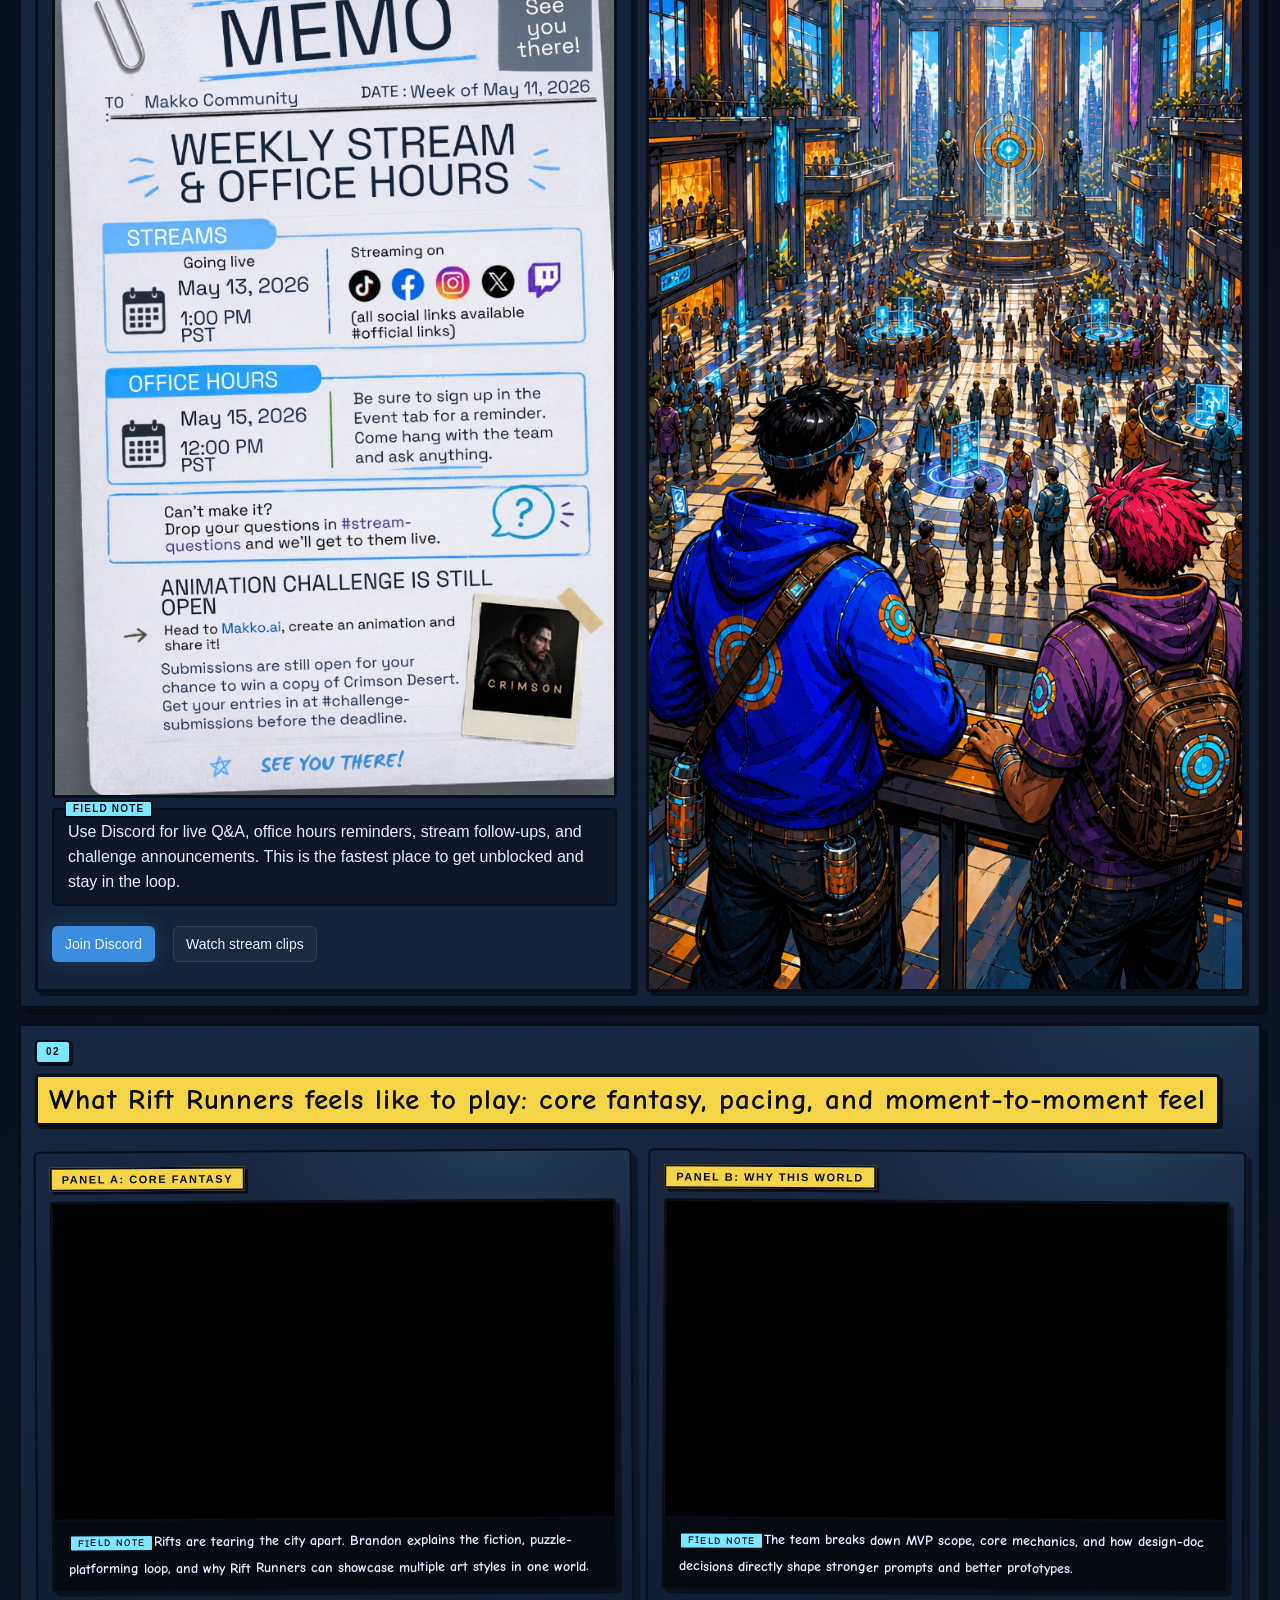
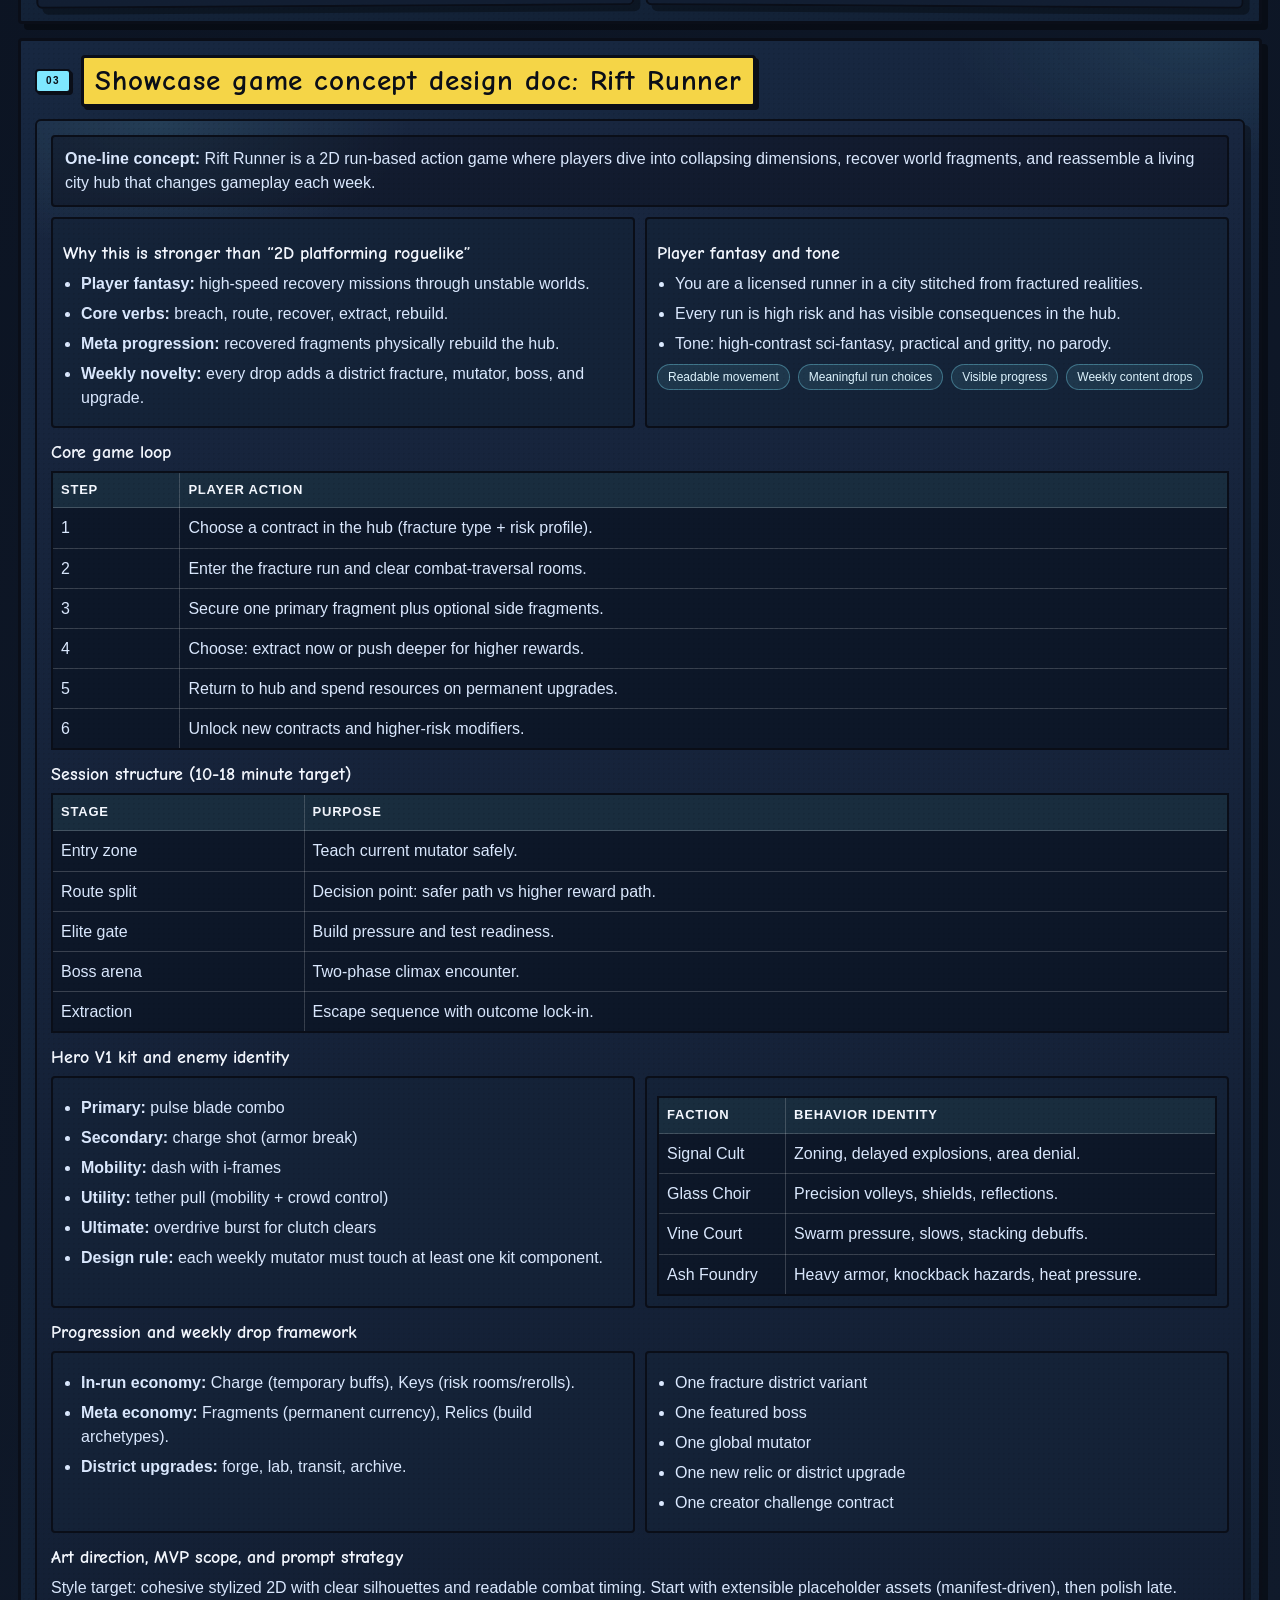
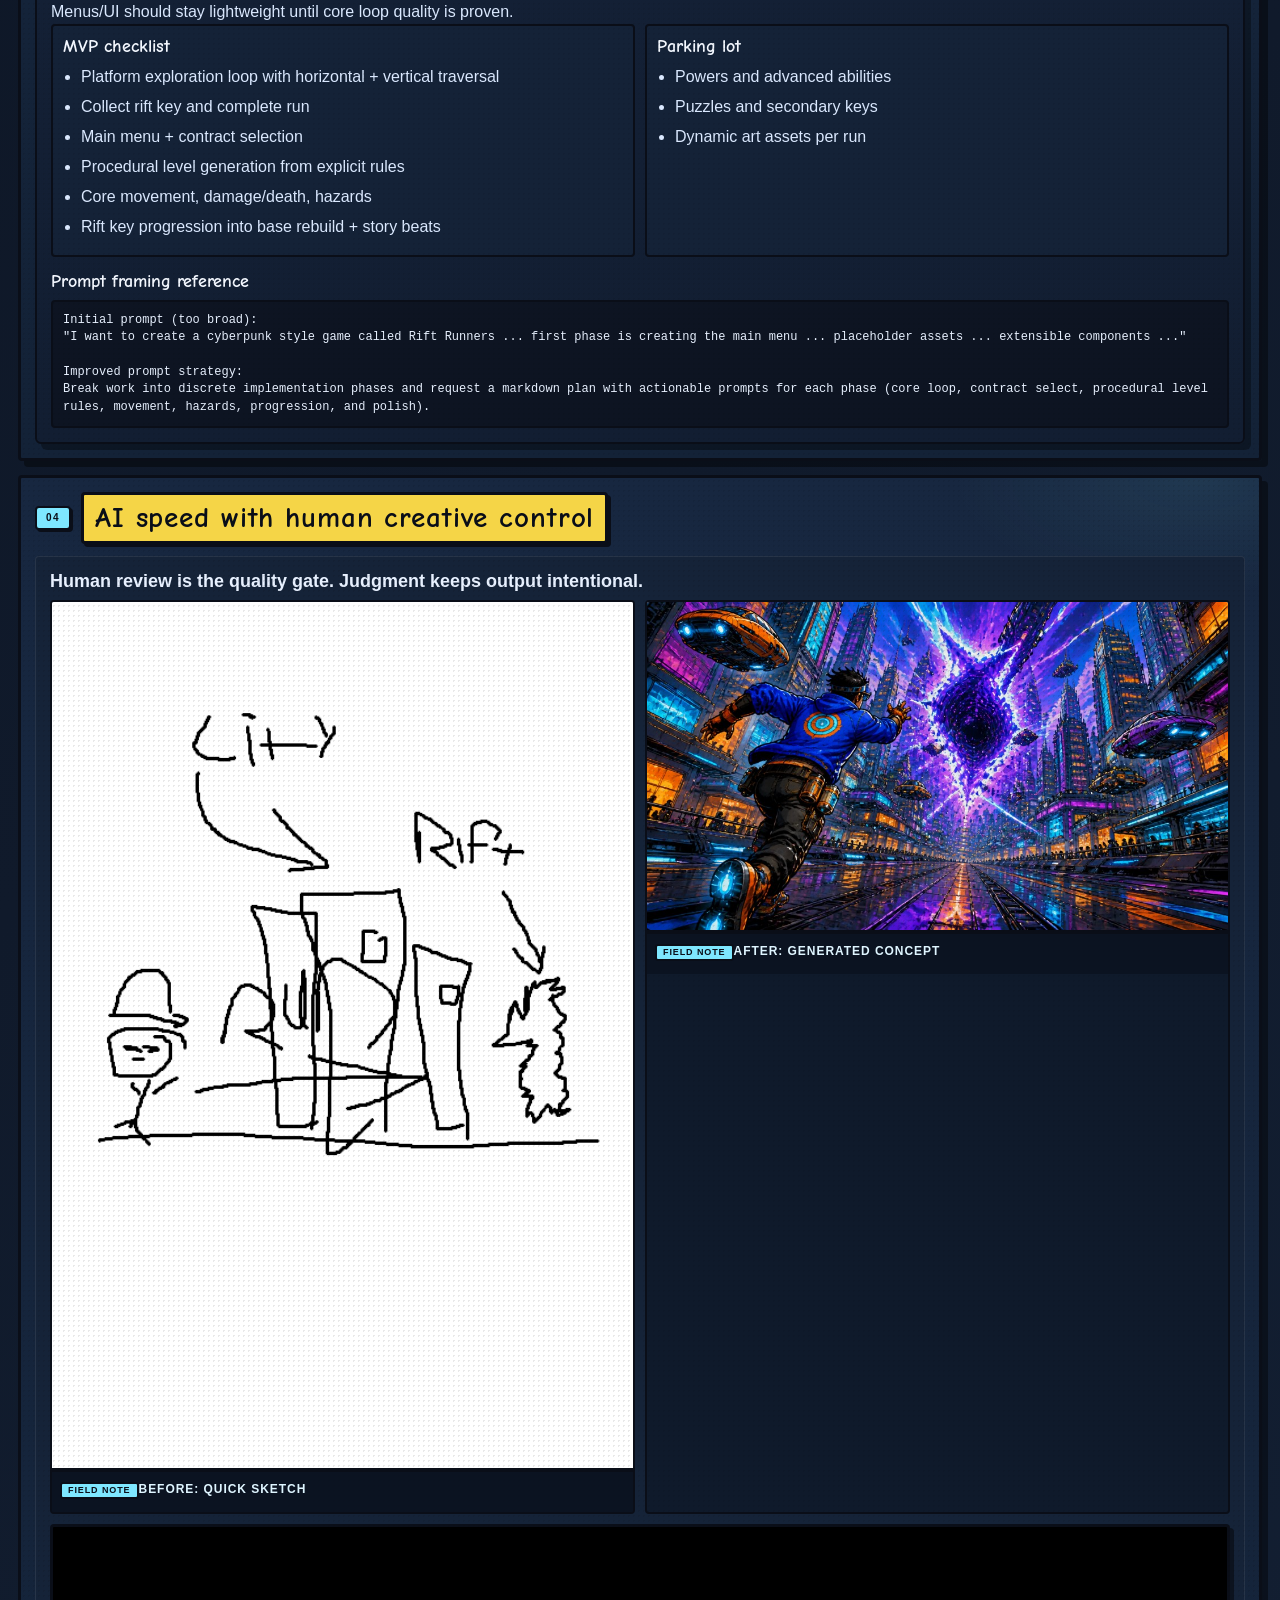
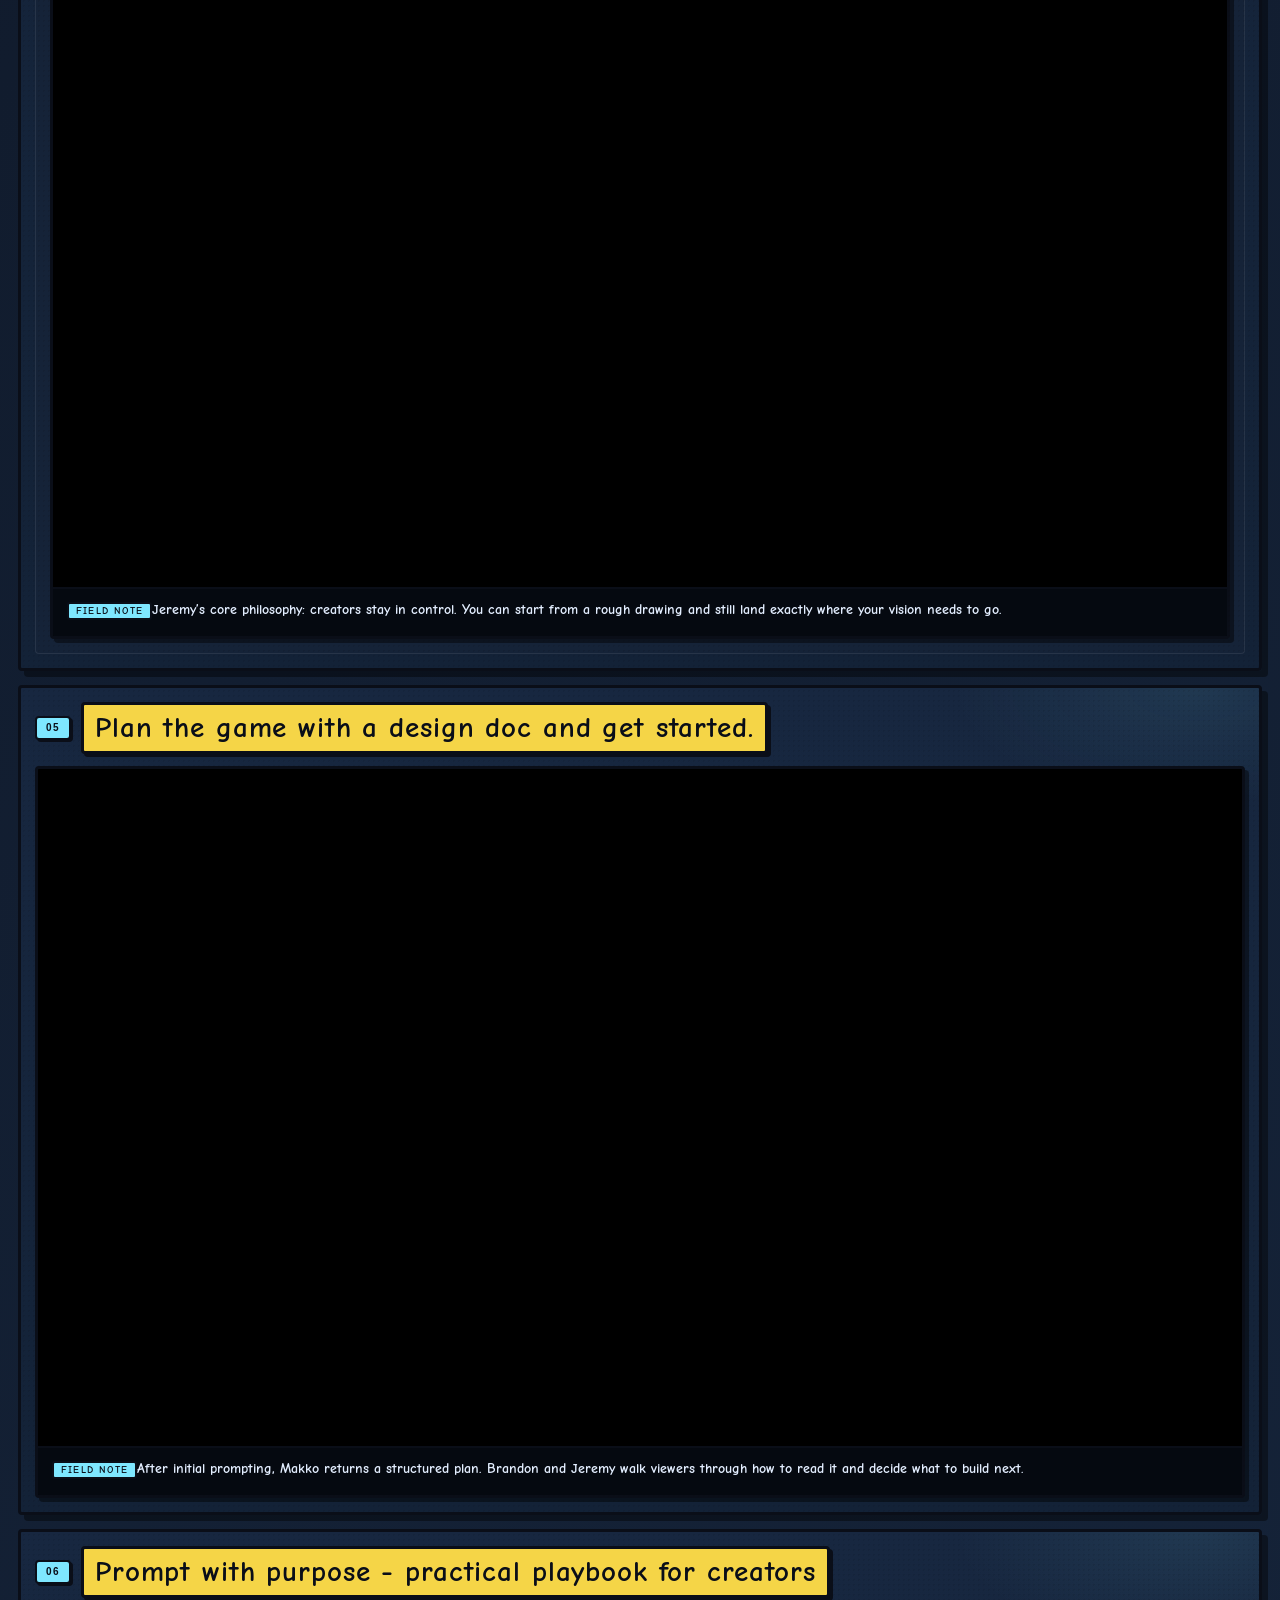
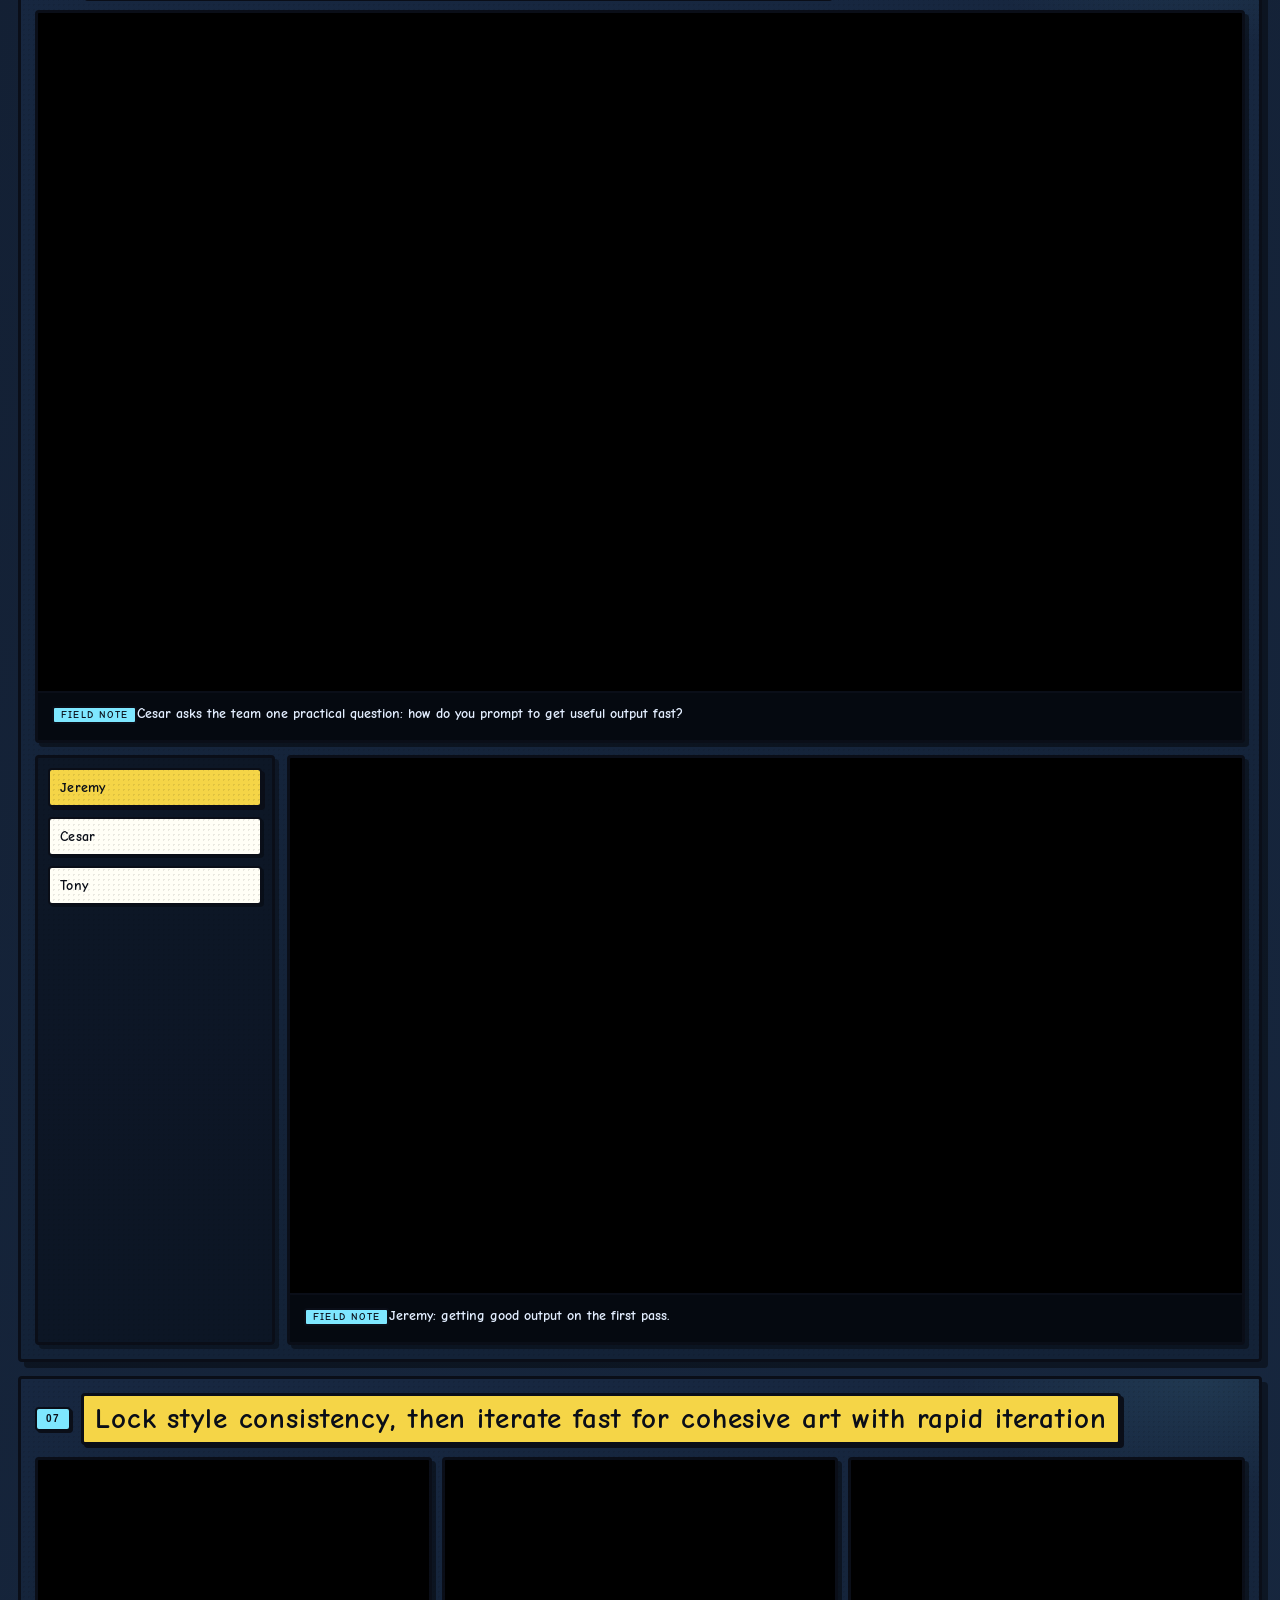
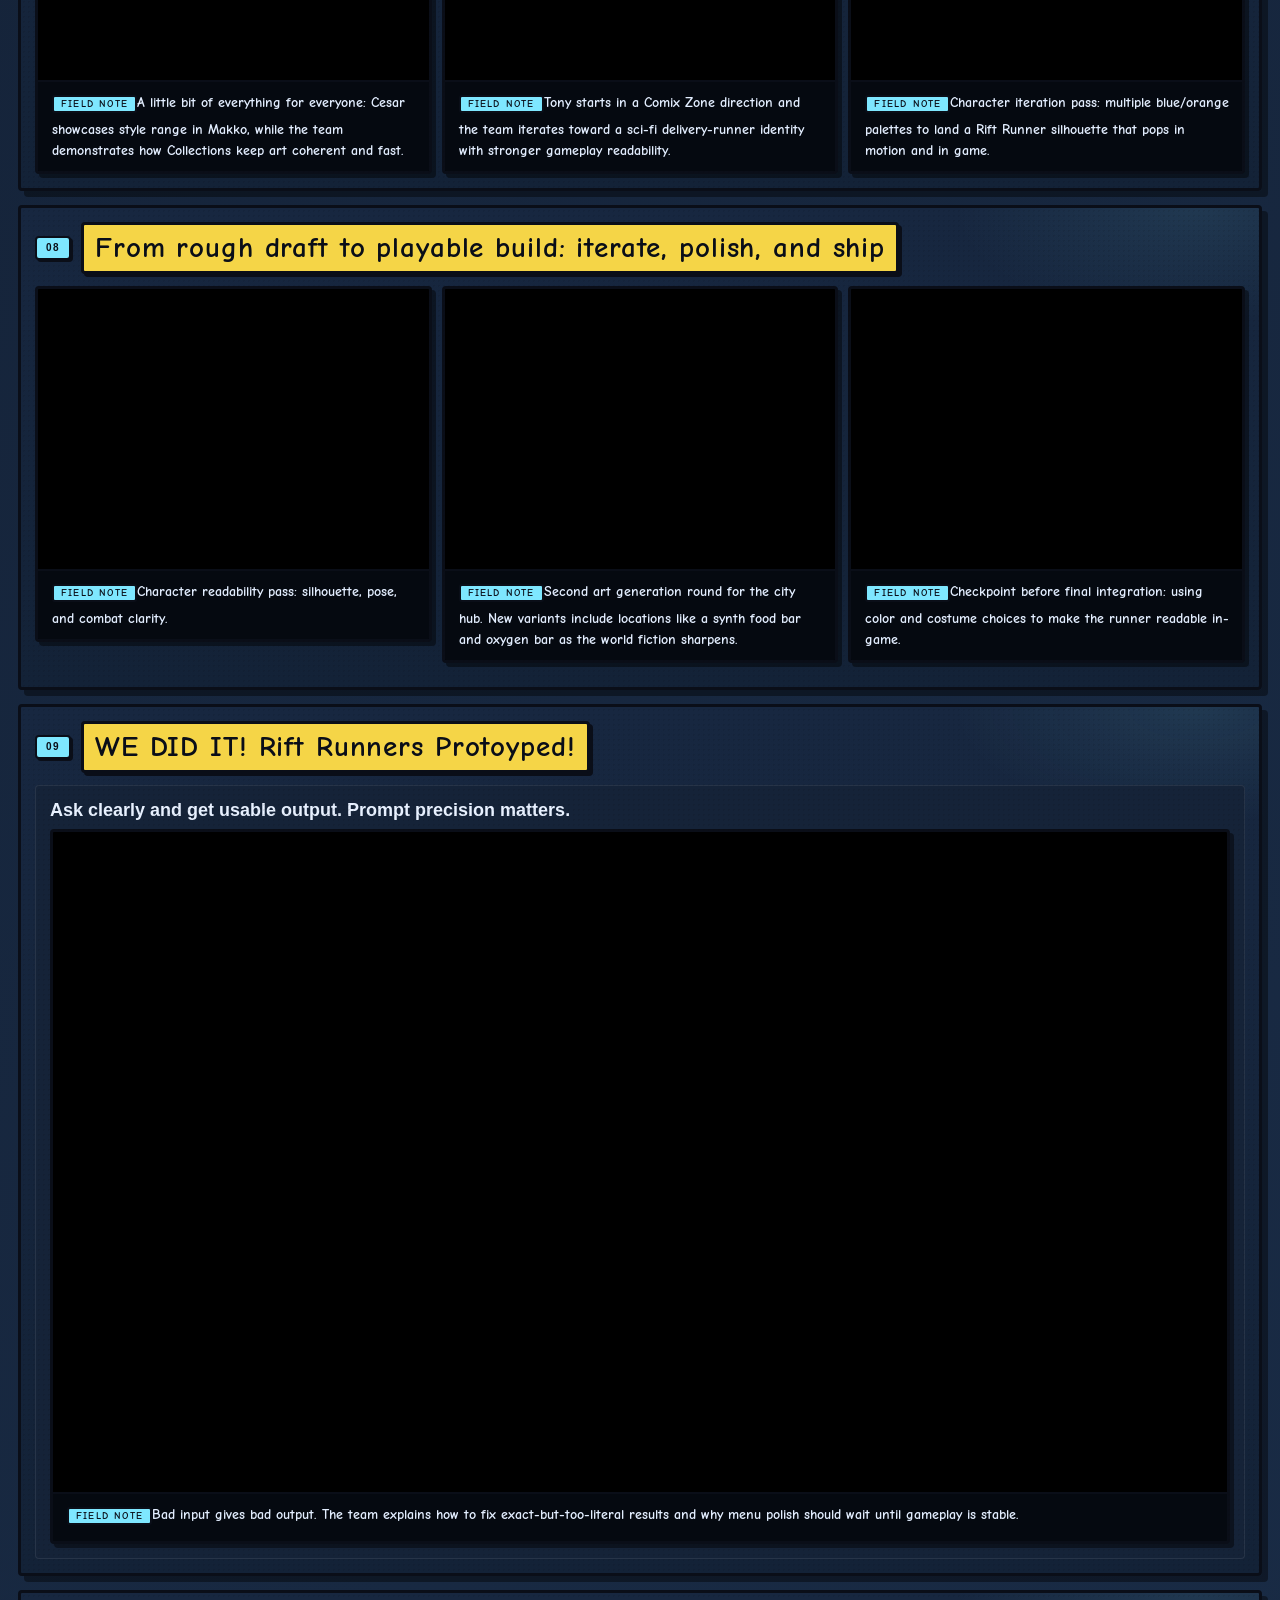
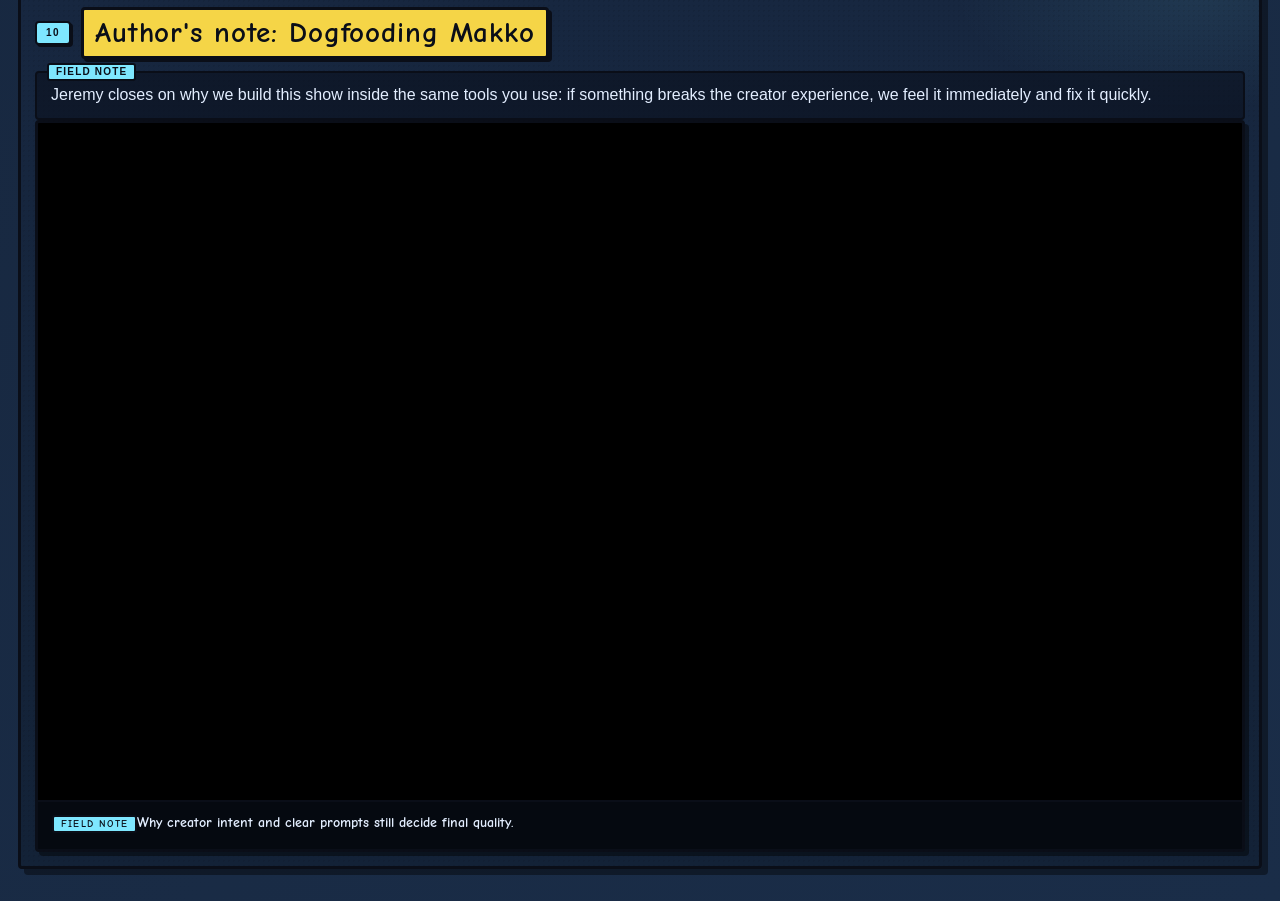
==== commit 7362225f: "Publish updated Rift Runners showcase and novel hub. Co-authored-by: Cursor <cursoragent@cursor.com>" ====
--- a/index.html
+++ b/index.html
@@ -1,801 +1,16 @@
 <!DOCTYPE html>
 <html lang="en">
 <head>
-  <meta charset="UTF-8" />
-  <meta name="viewport" content="width=device-width, initial-scale=1.0" />
-  <title>Rift Courier | Weekly Drops Hub</title>
-  <link rel="preconnect" href="https://fonts.googleapis.com" />
-  <link rel="preconnect" href="https://fonts.gstatic.com" crossorigin />
-  <link href="https://fonts.googleapis.com/css2?family=Comic+Neue:ital,wght@0,400;0,700;1,400&display=swap" rel="stylesheet" />
-  <style>
-    :root {
-      --nav: #080e1a;
-      --sub: #0d1524;
-      --tabs: #152338;
-      --cards: #172740;
-      --accent: #3b8edf;
-      --mint: #7ee7ff;
-      --text: #e8f1ff;
-      --muted: #9cb2cf;
-      --b1: rgba(255, 255, 255, 0.1);
-      --b2: rgba(255, 255, 255, 0.08);
-      --b3: rgba(255, 255, 255, 0.05);
-    }
-    * { box-sizing: border-box; }
-    body {
-      margin: 0;
-      font-family: Inter, Segoe UI, Arial, sans-serif;
-      color: var(--text);
-      background:
-        radial-gradient(1200px 520px at 75% -10%, rgba(126, 231, 255, 0.24), transparent 60%),
-        radial-gradient(900px 420px at 10% 0%, rgba(157, 77, 255, 0.2), transparent 60%),
-        linear-gradient(145deg, #070d19 0%, #101a2b 44%, #1a2d48 100%);
-    }
-    .shell { max-width: 1280px; margin: 0 auto; padding: 18px; }
-    .topbar {
-      position: sticky; top: 12px; z-index: 10;
-      background: rgba(8, 14, 26, 0.88);
-      border: 1px solid var(--b1); border-radius: 4px;
-      backdrop-filter: blur(8px);
-      padding: 12px 14px; display: flex; align-items: center; justify-content: space-between; margin-bottom: 16px;
-    }
-    .brand { display: flex; align-items: center; gap: 10px; font-weight: 700; letter-spacing: 0.2px; }
-    .brand img { width: 28px; height: 28px; border-radius: 4px; border: 1px solid var(--b2); }
-    .btn { border-radius: 6px; border: 1px solid var(--b1); color: var(--text); text-decoration: none; display: inline-block; padding: 9px 12px; font-size: 14px; margin-left: 8px; background: rgba(255, 255, 255, 0.03); }
-    .btn.primary { background: var(--accent); border-color: rgba(59, 142, 223, 0.65); box-shadow: 0 0 18px rgba(59, 142, 223, 0.25); }
-    .hero { border-radius: 4px; overflow: hidden; border: 1px solid var(--b1); background: var(--sub); margin-bottom: 14px; }
-    .hero-art {
-      min-height: 560px; position: relative; display: flex; align-items: flex-end; padding: 28px;
-      background:
-        linear-gradient(105deg, rgba(7, 12, 20, 0.94) 0%, rgba(7, 12, 20, 0.55) 42%, rgba(7, 12, 20, 0.2) 100%),
-        linear-gradient(to top, rgba(7, 12, 20, 0.85), transparent 45%),
-        url("./assets/rift-courier-hero-anime.png") center 22% / cover no-repeat;
-    }
-    .hero-copy { max-width: 760px; position: relative; z-index: 2; }
-    .logo-lockup { width: min(760px, 100%); margin-bottom: 10px; }
-    .eyebrow { color: var(--mint); text-transform: uppercase; letter-spacing: 0.09em; font-size: 12px; font-weight: 700; margin-bottom: 8px; }
-    h1 { margin: 0 0 10px; font-size: clamp(30px, 4vw, 56px); line-height: 1.04; }
-    h2 { margin: 0 0 10px; font-size: 24px; }
-    h3 { margin: 0 0 8px; font-size: 18px; }
-    p { margin: 0; color: var(--muted); }
-    .summary { margin-top: 12px; border-radius: 4px; border: 1px solid rgba(59,142,223,0.34); background: rgba(59,142,223,0.14); padding: 12px; color: #dbe9ff; }
-    .hero-actions { margin-top: 12px; display: flex; gap: 10px; flex-wrap: wrap; }
-    .exec-summary {
-      margin: 0 0 14px;
-      border-radius: 4px;
-      border: 1px solid var(--b2);
-      background: var(--cards);
-      padding: 14px;
-    }
-    .exec-summary p {
-      color: #dbe8fb;
-      line-height: 1.55;
-    }
-    .grid-2 { display: grid; grid-template-columns: 1.6fr 1fr; gap: 14px; margin-bottom: 14px; }
-    .card { border-radius: 4px; border: 1px solid var(--b2); background: var(--cards); padding: 14px; }
-    .gdd-grid { display: grid; grid-template-columns: repeat(3, 1fr); gap: 10px; margin-top: 10px; }
-    .glossary {
-      border: 1px solid var(--b3);
-      border-radius: 4px;
-      background: var(--tabs);
-      padding: 10px;
-      margin-top: 10px;
-    }
-    .glossary ul { margin: 0; padding-left: 18px; color: #d9e9ff; }
-    .glossary li { margin-bottom: 7px; }
-    .glossary img { width: 100%; height: 130px; object-fit: cover; border-radius: 4px; border: 1px solid var(--b3); margin-bottom: 8px; display: block; }
-    .gdd-panel { border: 1px solid var(--b3); border-radius: 4px; background: var(--tabs); padding: 10px; }
-    .gdd-panel img { width: 100%; height: 130px; object-fit: cover; border-radius: 4px; border: 1px solid var(--b3); margin-bottom: 8px; display: block; }
-    .kicker {
-      color: var(--mint);
-      font-size: 11px;
-      text-transform: uppercase;
-      letter-spacing: 0.09em;
-      font-weight: 700;
-      margin-bottom: 6px;
-    }
-    .verb-row { display: flex; flex-wrap: wrap; gap: 6px; margin-top: 8px; }
-    .verb {
-      border: 1px solid rgba(126,231,255,0.35);
-      border-radius: 999px;
-      padding: 4px 8px;
-      font-size: 11px;
-      color: #dff5ff;
-      background: rgba(126,231,255,0.1);
-      text-transform: uppercase;
-      letter-spacing: 0.05em;
-      font-weight: 700;
-    }
-    .loop-board { margin-top: 10px; border: 1px solid var(--b3); border-radius: 4px; background: var(--tabs); padding: 10px; }
-    .loop-hero { width: 100%; height: 180px; object-fit: cover; border-radius: 4px; border: 1px solid var(--b3); margin-bottom: 8px; display: block; }
-    .loop-grid { display: grid; grid-template-columns: repeat(5, 1fr); gap: 8px; margin-top: 8px; }
-    .loop-step { border: 1px solid var(--b3); border-radius: 4px; background: rgba(255,255,255,0.03); padding: 8px; font-size: 12px; color: #dbe9ff; }
-    .loop-step strong { display: block; font-size: 12px; margin-bottom: 4px; color: #fff; }
-    .split-grid { display: grid; grid-template-columns: 1fr 1fr; gap: 8px; margin-top: 8px; }
-    .subcopy { color: var(--muted); margin-bottom: 10px; }
-    iframe { width: 100%; border: 1px solid var(--b3); border-radius: 4px; display: block; background: #000; }
-    .scene-gallery { display: grid; grid-template-columns: repeat(3, 1fr); gap: 10px; margin-top: 10px; }
-    .shot { border-radius: 4px; overflow: hidden; border: 1px solid var(--b3); background: #0f1a2b; }
-    .shot img { width: 100%; height: 180px; object-fit: cover; display: block; }
-    .shot span { display: block; padding: 8px; font-size: 12px; color: #d8e8ff; letter-spacing: 0.05em; text-transform: uppercase; border-top: 1px solid var(--b3); }
-    .pill-row { display: flex; flex-wrap: wrap; gap: 8px; margin-top: 10px; }
-    .pill { border: 1px solid rgba(126,231,255,0.35); border-radius: 999px; padding: 5px 10px; font-size: 12px; color: #dff5ff; background: rgba(126,231,255,0.1); }
-    .drop-list { margin: 0; padding-left: 18px; color: #d9e9ff; }
-    .drop-list li { margin-bottom: 8px; }
-    .week-grid { display: grid; grid-template-columns: repeat(4, 1fr); gap: 10px; margin-top: 10px; }
-    .week { border: 1px solid var(--b3); border-radius: 4px; overflow: hidden; background: #0f1a2b; }
-    .week img { width: 100%; height: 140px; object-fit: cover; display: block; }
-    .week .copy { padding: 10px; }
-    .week .wk { color: var(--mint); font-size: 11px; letter-spacing: 0.08em; text-transform: uppercase; font-weight: 700; }
-    .week p { margin-top: 6px; font-size: 13px; }
-    .faq-list { margin: 0; padding-left: 18px; color: #d9e9ff; }
-    .faq-list li { margin-bottom: 9px; }
-    .cta-band { margin-top: 14px; border-radius: 4px; border: 1px solid var(--b1); background: var(--nav); padding: 14px; display: flex; justify-content: space-between; align-items: center; gap: 12px; }
-    .next-grid { display: grid; grid-template-columns: 1fr 1fr; gap: 10px; margin-top: 10px; }
-    .next-card { border: 1px solid var(--b3); border-radius: 4px; background: var(--tabs); overflow: hidden; }
-    .next-card img { width: 100%; height: 170px; object-fit: cover; display: block; border-bottom: 1px solid var(--b3); }
-    .next-copy { padding: 10px; }
-    .next-copy h3 { margin: 0 0 6px; }
-    .next-actions { margin-top: 10px; display: flex; flex-wrap: wrap; gap: 8px; }
-    .tiny { color: var(--muted); font-size: 13px; }
-
-    /* —— Comic “field guide” layout: characters teach via panels + speech —— */
-    .comic-strip-label {
-      display: inline-block;
-      margin-bottom: 8px;
-      padding: 4px 10px;
-      font-size: 11px;
-      font-weight: 800;
-      letter-spacing: 0.14em;
-      text-transform: uppercase;
-      color: #0a0e18;
-      background: #f5d547;
-      border: 2px solid #0a0e18;
-      box-shadow: 3px 3px 0 #0a0e18;
-    }
-    .comic-page {
-      margin-top: 12px;
-      padding: 14px;
-      border-radius: 6px;
-      border: 2px solid #0a0e18;
-      background:
-        repeating-linear-gradient(90deg, transparent, transparent 2px, rgba(0,0,0,0.04) 2px, rgba(0,0,0,0.04) 4px),
-        linear-gradient(180deg, #f4f0e6 0%, #e8e2d4 100%);
-      box-shadow: 6px 6px 0 rgba(0, 0, 0, 0.35);
-    }
-    .comic-page .comic-strip-label { margin-bottom: 10px; }
-    .comic-row {
-      display: grid;
-      grid-template-columns: 1fr 1fr;
-      gap: 12px;
-      align-items: stretch;
-    }
-    .comic-panel {
-      position: relative;
-      border: 3px solid #0a0e18;
-      border-radius: 4px;
-      background: #0f1a2b;
-      overflow: hidden;
-      box-shadow: 4px 4px 0 rgba(0, 0, 0, 0.45);
-    }
-    .comic-panel--tall .comic-panel-art { min-height: 220px; }
-    .comic-panel-art {
-      position: relative;
-      display: block;
-      margin: 0;
-    }
-    figure.comic-panel-art { margin: 0; }
-    .comic-panel-art img {
-      width: 100%;
-      height: 100%;
-      min-height: 200px;
-      object-fit: cover;
-      display: block;
-    }
-    .comic-panel--sm .comic-panel-art img { min-height: 140px; }
-    .comic-panel--hero .comic-panel-art img { min-height: 260px; object-position: center 25%; }
-    .speech {
-      position: absolute;
-      z-index: 3;
-      max-width: min(92%, 320px);
-      margin: 0;
-      padding: 10px 14px;
-      font-family: "Comic Neue", "Segoe UI", system-ui, sans-serif;
-      font-size: clamp(14px, 1.9vw, 17px);
-      font-weight: 700;
-      line-height: 1.35;
-      color: #12121c;
-      background: #fffef6;
-      border: 3px solid #0a0e18;
-      border-radius: 18px;
-      box-shadow: 4px 4px 0 rgba(0, 0, 0, 0.35);
-    }
-    .speech em { font-style: italic; font-weight: 700; color: #1a3a6e; }
-    .speech--tl { top: 10px; left: 10px; }
-    .speech--tr { top: 10px; right: 10px; }
-    .speech--bl { bottom: 10px; left: 10px; }
-    .speech--br { bottom: 10px; right: 10px; }
-    .speech--bc { bottom: 12px; left: 50%; transform: translateX(-50%); max-width: min(94%, 400px); }
-    .speech--tail-l::after {
-      content: "";
-      position: absolute;
-      left: -14px;
-      bottom: 18px;
-      width: 0;
-      height: 0;
-      border: 10px solid transparent;
-      border-right-color: #0a0e18;
-      border-left: 0;
-    }
-    .speech--tail-l::before {
-      content: "";
-      position: absolute;
-      left: -9px;
-      bottom: 21px;
-      width: 0;
-      height: 0;
-      border: 7px solid transparent;
-      border-right-color: #fffef6;
-      border-left: 0;
-      z-index: 1;
-    }
-    .speech--tail-r::after {
-      content: "";
-      position: absolute;
-      right: -14px;
-      bottom: 18px;
-      width: 0;
-      height: 0;
-      border: 10px solid transparent;
-      border-left-color: #0a0e18;
-      border-right: 0;
-    }
-    .speech--tail-r::before {
-      content: "";
-      position: absolute;
-      right: -9px;
-      bottom: 21px;
-      width: 0;
-      height: 0;
-      border: 7px solid transparent;
-      border-left-color: #fffef6;
-      border-right: 0;
-      z-index: 1;
-    }
-    .speech--tail-t::after {
-      content: "";
-      position: absolute;
-      left: 28px;
-      top: -14px;
-      width: 0;
-      height: 0;
-      border: 10px solid transparent;
-      border-bottom-color: #0a0e18;
-      border-top: 0;
-    }
-    .speech--tail-t::before {
-      content: "";
-      position: absolute;
-      left: 31px;
-      top: -8px;
-      width: 0;
-      height: 0;
-      border: 7px solid transparent;
-      border-bottom-color: #fffef6;
-      border-top: 0;
-      z-index: 1;
-    }
-    .comic-caption {
-      margin: 0;
-      padding: 10px 12px;
-      font-family: "Comic Neue", "Segoe UI", system-ui, sans-serif;
-      font-size: 14px;
-      font-weight: 400;
-      line-height: 1.45;
-      color: #dbe9ff;
-      background: linear-gradient(180deg, #152338 0%, #101a2c 100%);
-      border-top: 3px solid #0a0e18;
-    }
-    .comic-caption strong { color: #fff; font-weight: 700; }
-    /* Beat labels sit above speech bubbles (bubbles were covering “Beat 2”, etc.) */
-    .comic-beat-tag {
-      position: absolute;
-      top: 8px;
-      left: 8px;
-      z-index: 5;
-      white-space: nowrap;
-      background: #f5d547;
-      color: #0a0e18;
-      padding: 4px 8px;
-      border: 2px solid #0a0e18;
-      font-size: 11px;
-      font-weight: 700;
-      letter-spacing: 0.09em;
-      text-transform: uppercase;
-    }
-    .comic-gutter {
-      display: flex;
-      align-items: center;
-      justify-content: center;
-      font-family: "Comic Neue", "Segoe UI", system-ui, sans-serif;
-      font-weight: 700;
-      font-size: 22px;
-      color: #0a0e18;
-      user-select: none;
-    }
-    .hero-art { position: relative; }
-    .hero-comic-stack {
-      position: absolute;
-      right: 18px;
-      top: 18px;
-      width: min(340px, 38vw);
-      z-index: 4;
-      display: flex;
-      flex-direction: column;
-      gap: 10px;
-    }
-    .hero-comic-stack .comic-panel { box-shadow: 5px 5px 0 rgba(0, 0, 0, 0.5); }
-    .hero-comic-stack .comic-panel-art img { min-height: 120px; object-position: center 30%; }
-    .hero .hero-copy { text-shadow: 0 1px 18px rgba(0, 0, 0, 0.65); }
-    .briefing-strip {
-      display: grid;
-      grid-template-columns: minmax(220px, 0.95fr) 1.4fr;
-      gap: 0;
-      margin-top: 12px;
-      border: 3px solid #0a0e18;
-      border-radius: 4px;
-      overflow: hidden;
-      box-shadow: 4px 4px 0 rgba(0, 0, 0, 0.45);
-      background: #152338;
-    }
-    .briefing-strip__art {
-      position: relative;
-      border-right: 3px solid #0a0e18;
-    }
-    .briefing-strip__art img {
-      width: 100%;
-      height: 100%;
-      min-height: 320px;
-      object-fit: cover;
-      display: block;
-      object-position: center 35%;
-    }
-    .briefing-strip__script {
-      padding: 14px 14px 12px;
-      display: flex;
-      flex-direction: column;
-      gap: 10px;
-      background:
-        radial-gradient(400px 200px at 80% 0%, rgba(126, 231, 255, 0.12), transparent 55%),
-        #121c2e;
-    }
-    .briefing-line {
-      position: relative;
-      margin: 0;
-      padding: 10px 12px 10px 16px;
-      font-family: "Comic Neue", "Segoe UI", system-ui, sans-serif;
-      font-size: 14px;
-      font-weight: 700;
-      line-height: 1.4;
-      color: #12121c;
-      background: #fffef6;
-      border: 3px solid #0a0e18;
-      border-radius: 16px;
-      box-shadow: 3px 3px 0 rgba(0, 0, 0, 0.3);
-    }
-    .briefing-line .num {
-      display: inline-flex;
-      align-items: center;
-      justify-content: center;
-      min-width: 26px;
-      height: 26px;
-      margin-right: 8px;
-      font-size: 13px;
-      color: #fff;
-      background: #0a0e18;
-      border-radius: 50%;
-      vertical-align: middle;
-    }
-    .scene-gallery.comic-release {
-      grid-template-columns: repeat(3, 1fr);
-    }
-    .scene-gallery.comic-release .shot {
-      border: 3px solid #0a0e18;
-      border-radius: 4px;
-      box-shadow: 4px 4px 0 rgba(0, 0, 0, 0.35);
-    }
-    .scene-gallery.comic-release .shot img { height: 200px; }
-    .scene-gallery.comic-release .shot-footer {
-      padding: 10px 10px 12px;
-      background: linear-gradient(180deg, #152338 0%, #101a2c 100%);
-      border-top: 3px solid #0a0e18;
-    }
-    .scene-gallery.comic-release .shot-bubble {
-      margin: 0 0 8px;
-      padding: 8px 10px;
-      font-family: "Comic Neue", "Segoe UI", system-ui, sans-serif;
-      font-size: 14px;
-      font-weight: 700;
-      line-height: 1.35;
-      color: #12121c;
-      background: #fffef6;
-      border: 2px solid #0a0e18;
-      border-radius: 12px;
-    }
-    .scene-gallery.comic-release .shot-label {
-      display: block;
-      font-size: 11px;
-      letter-spacing: 0.08em;
-      text-transform: uppercase;
-      font-weight: 800;
-      color: var(--mint);
-    }
-    .next-card.comic-cta { border: 3px solid #0a0e18; box-shadow: 4px 4px 0 rgba(0, 0, 0, 0.35); }
-    .next-card.comic-cta .next-visual { position: relative; }
-    .next-card.comic-cta img { border-bottom: 3px solid #0a0e18; }
-    .next-card.comic-cta .cta-bubble {
-      position: absolute;
-      left: 12px;
-      right: 12px;
-      bottom: 12px;
-      margin: 0;
-      padding: 10px 12px;
-      font-family: "Comic Neue", "Segoe UI", system-ui, sans-serif;
-      font-size: 15px;
-      font-weight: 700;
-      line-height: 1.35;
-      color: #12121c;
-      background: #fffef6;
-      border: 3px solid #0a0e18;
-      border-radius: 16px;
-      box-shadow: 3px 3px 0 rgba(0, 0, 0, 0.35);
-    }
-    .exec-summary.comic-narrator {
-      border: 3px solid #0a0e18;
-      background: #fffef6;
-      box-shadow: 5px 5px 0 rgba(0, 0, 0, 0.35);
-    }
-    .exec-summary.comic-narrator h2 {
-      font-family: "Comic Neue", "Segoe UI", system-ui, sans-serif;
-      color: #0a0e18;
-    }
-    .exec-summary.comic-narrator p {
-      font-family: "Comic Neue", "Segoe UI", system-ui, sans-serif;
-      color: #2a2a38;
-      line-height: 1.55;
-    }
-
-    @media (max-width: 1100px) {
-      .grid-2 { grid-template-columns: 1fr; }
-      .gdd-grid, .scene-gallery, .week-grid, .loop-grid, .next-grid { grid-template-columns: 1fr 1fr; }
-      .comic-row { grid-template-columns: 1fr; }
-      .briefing-strip { grid-template-columns: 1fr; }
-      .briefing-strip__art { border-right: none; border-bottom: 3px solid #0a0e18; }
-      .briefing-strip__art img { min-height: 220px; }
-      .hero-comic-stack {
-        position: static;
-        width: 100%;
-        margin-top: 14px;
-      }
-    }
-    @media (max-width: 700px) {
-      .gdd-grid, .scene-gallery, .week-grid, .loop-grid, .split-grid, .next-grid { grid-template-columns: 1fr; }
-      .topbar { position: static; }
-      .cta-band { flex-direction: column; align-items: flex-start; }
-      .speech--bc { transform: none; left: 10px; right: 10px; max-width: none; }
-    }
-  </style>
+  <meta charset="UTF-8">
+  <meta name="viewport" content="width=device-width, initial-scale=1">
+  <meta name="description" content="Rift Runners x Makko.ai stream update homepage.">
+  <title>Rift Runners x Makko.ai</title>
+  <meta http-equiv="refresh" content="0; url=/showcase/pixel-art-concept-gallery.html">
+  <link rel="canonical" href="/showcase/pixel-art-concept-gallery.html">
 </head>
 <body>
-  <div class="shell">
-    <header class="topbar">
-      <div class="brand">
-        <img src="./assets/makko-mark-placeholder.svg" alt="Makko icon" />
-        <span>Rift Courier</span>
-      </div>
-      <div>
-        <a class="btn" href="#">Weekly Drops</a>
-        <a class="btn" href="#">Archive</a>
-        <a class="btn" href="#">Join Discord</a>
-        <a class="btn primary" href="#">Make Games on Makko</a>
-      </div>
-    </header>
-
-    <section class="hero">
-      <div class="hero-art">
-        <aside class="hero-comic-stack" aria-label="Comic teaser panels">
-          <div class="comic-panel comic-panel--sm">
-            <figure class="comic-panel-art">
-              <img src="./assets/rift-courier-hero-anime.png" alt="Key art: courier in action" />
-              <p class="speech speech--tl speech--tail-l">You’re reading a <em>living build diary</em>. Every Friday we ship a new slice of the game.</p>
-            </figure>
-          </div>
-          <div class="comic-panel comic-panel--sm">
-            <figure class="comic-panel-art">
-              <img src="./assets/rift-courier-design-week-anime.png" alt="Design week: planning the loop" />
-              <p class="speech speech--br speech--tail-r">Week 01? We lock the <em>loop</em> first—pretty pixels come after the fun checks out.</p>
-            </figure>
-          </div>
-        </aside>
-        <div class="hero-copy">
-          <div class="eyebrow">Latest Drop • Updated Every Friday</div>
-          <img class="logo-lockup" src="./assets/rift-courier-logo-elite.svg" alt="Rift Courier logo" />
-          <h1>A playable 2D action game with a fresh content drop every week.</h1>
-          <p>Each week adds new gameplay and shows what you can build in Makko. Watch the drop, then create your own version and get live feedback from the team in Discord.</p>
-          <div class="summary"><strong>This week:</strong> Episode 1 is "Designing the Game" - we ship the playable scaffolding and lock the core loop before final art.</div>
-          <div class="hero-actions">
-            <a class="btn" href="#">Watch Week 01 Design Devlog</a>
-            <a class="btn" href="#">Ask Questions in Discord</a>
-            <a class="btn primary" href="#">Make Games Like This on Makko</a>
-          </div>
-        </div>
-      </div>
-    </section>
-
-    <section class="exec-summary comic-narrator">
-      <h2>Narrator box • Executive summary</h2>
-      <p>
-        Think of this page as issue #01 of a serial. Rift Courier grows in public: Week 01 is the foundation
-        milestone where we prove the playable loop on a clean scaffold—movement, combat timing, and enemy
-        behavior—before we pour on final art and themed weekly drops. Everything below is the “panels” that
-        explain what shipped and why it matters.
-      </p>
-    </section>
-
-    <section class="card">
-      <h2>Week 01 game plan (plain-English version)</h2>
-      <p class="subcopy">If you have never seen a game design doc before: this section explains, in simple terms, how the game works and why each weekly release matters—now told like a briefing comic, not a textbook.</p>
-
-      <div class="comic-page">
-        <span class="comic-strip-label">Panel A • Vocab cheat sheet</span>
-        <div class="comic-row">
-          <figure class="comic-panel comic-panel--tall">
-            <div class="comic-panel-art">
-              <img src="./assets/rift-courier-design-week-anime.png" alt="Lead designer character at planning table" />
-              <p class="speech speech--tr speech--tail-r">Reader! Lock in these <em>four terms</em>—they’re the labels we’ll use in every weekly drop.</p>
-            </div>
-            <figcaption class="comic-caption">
-              <strong>Quick glossary.</strong> When we say “loop,” we mean the rhythm you repeat. “Kit” is your verbs. “Factions” are enemy families. “Mutators” are the weekly rule twists.
-            </figcaption>
-          </figure>
-          <div class="comic-panel" style="background: linear-gradient(180deg, #152338 0%, #101a2c 100%); border: 3px solid #0a0e18;">
-            <div class="comic-gutter" style="min-height: 48px; border-bottom: 3px solid #0a0e18;">Notes</div>
-            <ul class="drop-list" style="margin: 0; padding: 16px 16px 16px 28px; color: #fff; font-family: 'Comic Neue', 'Segoe UI', system-ui, sans-serif; font-size: 15px; line-height: 1.55;">
-              <li><strong>Core loop:</strong> the repeatable sequence you do every run.</li>
-              <li><strong>Hero kit:</strong> the player’s move set and abilities.</li>
-              <li><strong>Faction:</strong> a family of enemies with a shared combat style.</li>
-              <li><strong>Mutator:</strong> a weekly gameplay rule that changes how you play.</li>
-            </ul>
-          </div>
-        </div>
-      </div>
-
-      <div class="comic-page">
-        <span class="comic-strip-label">Panel B • The pitch (3 beats)</span>
-        <div class="gdd-grid" style="margin-top: 0;">
-          <article class="comic-panel comic-panel--hero">
-            <div class="comic-beat-tag">Beat 1</div>
-            <figure class="comic-panel-art">
-              <img src="./assets/rift-courier-hero-anime.png" alt="Rift Courier world and concept art" />
-              <p class="speech speech--bl speech--tail-l">This is the fantasy in one sentence: <em>raid zones</em>, steal weird treasure, <em>rebuild home</em>.</p>
-            </figure>
-            <p class="comic-caption">Rift Courier is an action game where you jump into dangerous zones, recover rare fragments, and use them to rebuild your home base.</p>
-          </article>
-          <article class="comic-panel comic-panel--hero">
-            <div class="comic-beat-tag">Beat 2</div>
-            <figure class="comic-panel-art">
-              <img src="./assets/rift-courier-abilities-anime.png" alt="Gameplay verbs visual" />
-              <p class="speech speech--tr speech--tail-r">Your job isn’t “watch a story.” It’s these <em>five verbs</em>—say them out loud once.</p>
-            </figure>
-            <div class="comic-caption">
-              <div class="verb-row" style="margin-bottom: 8px;">
-                <span class="verb">Breach</span>
-                <span class="verb">Route</span>
-                <span class="verb">Recover</span>
-                <span class="verb">Extract</span>
-                <span class="verb">Rebuild</span>
-              </div>
-              <span style="opacity: 0.9;">Those five verbs are the player fantasy in motion.</span>
-            </div>
-          </article>
-          <article class="comic-panel comic-panel--hero">
-            <div class="comic-beat-tag">Beat 3</div>
-            <figure class="comic-panel-art">
-              <img src="./assets/rift-courier-factions-anime.png" alt="Gameplay pillars visual" />
-              <p class="speech speech--bc speech--tail-t">Fun here is <em>readable combat</em>, <em>risk calls</em>, and a base that <em>levels up with you</em>.</p>
-            </figure>
-            <ul class="comic-caption drop-list" style="margin: 0; padding-left: 18px;">
-              <li>Combat is clear and responsive.</li>
-              <li>Your decisions change risk and rewards.</li>
-              <li>Your base visibly grows over time.</li>
-              <li>Each week adds a meaningful new twist.</li>
-            </ul>
-          </article>
-        </div>
-      </div>
-
-      <div class="loop-board" style="border: none; background: transparent; padding: 0;">
-        <div class="kicker">How one run works (taught panel-by-panel)</div>
-        <div class="briefing-strip">
-          <div class="briefing-strip__art">
-            <img src="./assets/rift-courier-design-week-anime.png" alt="Instructor walks through one run" />
-            <p class="speech speech--tl speech--tail-l" style="max-width: 260px;">Follow my countdown—this is the same loop we prototype in Week 01.</p>
-          </div>
-          <div class="briefing-strip__script">
-            <p class="briefing-line"><span class="num">1</span>Pick a mission—easy warm-up or spicy route.</p>
-            <p class="briefing-line"><span class="num">2</span>Fight room-to-room: movement and timing matter more than stats.</p>
-            <p class="briefing-line"><span class="num">3</span>Grab the main fragment (and bonus loot if you’re greedy).</p>
-            <p class="briefing-line"><span class="num">4</span>Make the risk call: extract safe or push for bigger prizes.</p>
-            <p class="briefing-line"><span class="num">5</span>Spend earnings to unlock stronger missions back at base.</p>
-          </div>
-        </div>
-        <div class="split-grid">
-          <figure class="comic-panel comic-panel--tall">
-            <div class="comic-beat-tag">Coach • Kit</div>
-            <div class="comic-panel-art">
-              <img src="./assets/rift-courier-abilities-anime.png" alt="Player abilities visual" />
-              <p class="speech speech--tr speech--tail-r">Your hands learn five tools first. Master these, then we add mutators.</p>
-            </div>
-            <figcaption class="comic-caption">
-              <ul class="drop-list" style="margin: 0; padding-left: 18px;">
-                <li><strong>Pulse blade combo:</strong> your fast close-range attack chain.</li>
-                <li><strong>Charge shot:</strong> heavy ranged hit that breaks armor.</li>
-                <li><strong>Dash:</strong> quick movement burst that can avoid damage.</li>
-                <li><strong>Tether pull:</strong> utility move for positioning and control.</li>
-                <li><strong>Overdrive burst:</strong> high-power emergency ability.</li>
-              </ul>
-            </figcaption>
-          </figure>
-          <figure class="comic-panel comic-panel--tall">
-            <div class="comic-beat-tag">Rival board • Factions</div>
-            <div class="comic-panel-art">
-              <img src="./assets/rift-courier-factions-anime.png" alt="Enemy families visual" />
-              <p class="speech speech--bl speech--tail-l">Enemies aren’t random—each family <em>trains you</em> to read a different threat.</p>
-            </div>
-            <figcaption class="comic-caption">
-              <ul class="drop-list" style="margin: 0; padding-left: 18px;">
-                <li><strong>Signal Cult:</strong> traps and delayed explosions that block space.</li>
-                <li><strong>Glass Choir:</strong> precise ranged attacks and shield walls.</li>
-                <li><strong>Vine Court:</strong> swarm pressure and movement slows.</li>
-                <li><strong>Ash Foundry:</strong> armored enemies, knockback hits, heat hazards.</li>
-              </ul>
-            </figcaption>
-          </figure>
-        </div>
-      </div>
-    </section>
-
-    <section class="grid-2">
-      <article class="card">
-        <h2>Latest drop hero (replaced weekly)</h2>
-        <p class="subcopy">This top module is always the current week’s featured reel and update summary.</p>
-        <iframe height="390" src="https://www.youtube.com/embed/bEDQj6WeZxE" title="Rift Courier Week 01 Design Devlog" frameborder="0" allowfullscreen></iframe>
-      </article>
-      <aside class="card">
-        <h2>Week 01 changelog</h2>
-        <ul class="drop-list">
-          <li><strong>Gameplay scope:</strong> full loop scaffolding with primitives</li>
-          <li><strong>GDD reveal:</strong> concept, loop, hero kit, faction board, and progression model</li>
-          <li><strong>Systems locked:</strong> player movement, attack timing, enemy behavior shell</li>
-          <li><strong>Level state:</strong> whitebox layout with placeholder visual blocks</li>
-          <li><strong>Build focus:</strong> prove the loop works before art polish</li>
-        </ul>
-        <div class="pill-row">
-          <span class="pill">Weekly Release</span>
-          <span class="pill">Playable Now</span>
-          <span class="pill">Core Loop Locked</span>
-          <span class="pill">Design Week</span>
-        </div>
-      </aside>
-    </section>
-
-    <section class="card">
-      <h2>Inside this release</h2>
-      <p class="subcopy">Three “proof panels” with dialogue—what we shipped, in comic beats.</p>
-      <div class="scene-gallery comic-release">
-        <div class="shot">
-          <img src="./assets/rift-courier-design-week-anime.png" alt="Design week whitebox focus" />
-          <div class="shot-footer">
-            <p class="shot-bubble">“See the blocks? That’s the level <em>before</em> it gets pretty—we’re proving routes.”</p>
-            <span class="shot-label">Whitebox level layout</span>
-          </div>
-        </div>
-        <div class="shot">
-          <img src="./assets/rift-courier-factions-anime.png" alt="Enemy behavior blockout" />
-          <div class="shot-footer">
-            <p class="shot-bubble">“Each silhouette is a behavior contract: when they move, you learn something.”</p>
-            <span class="shot-label">Enemy behavior blockout</span>
-          </div>
-        </div>
-        <div class="shot">
-          <img src="./assets/rift-courier-abilities-anime.png" alt="Hero action frames" />
-          <div class="shot-footer">
-            <p class="shot-bubble">“If this feels crunchy here, the final art pass is just icing.”</p>
-            <span class="shot-label">Movement + attack timing</span>
-          </div>
-        </div>
-      </div>
-    </section>
-
-    <section class="card">
-      <h2>Weekly archive</h2>
-      <p class="subcopy">When a new Friday drop goes live, the previous hero content moves into this archive.</p>
-      <div class="week-grid">
-        <article class="week">
-          <img src="./assets/rift-courier-design-week-anime.png" alt="Week 1 key art" />
-          <div class="copy">
-            <div class="wk">Week 01 • Designing the Game (Current)</div>
-            <p>Scaffolding, primitives, and full-loop validation.</p>
-          </div>
-        </article>
-        <article class="week">
-          <img src="./assets/rift-biome-elite.svg" alt="Week 2 key art" />
-          <div class="copy">
-            <div class="wk">Week 02 • Placeholder Systems Integration</div>
-            <p>All core features wired in a complete placeholder level.</p>
-          </div>
-        </article>
-        <article class="week">
-          <img src="./assets/rift-boss-elite.svg" alt="Week 3 key art" />
-          <div class="copy">
-            <div class="wk">Week 03 • Neon Ruins Uprising</div>
-            <p>First full art drop with Signal Warden + EMP storms.</p>
-          </div>
-        </article>
-        <article class="week">
-          <img src="./assets/rift-ui-elite.svg" alt="Week 4 key art" />
-          <div class="copy">
-            <div class="wk">Week 04 • Frost Cathedral Breach</div>
-            <p>Vertical traversal pressure and cracking platform hazards.</p>
-          </div>
-        </article>
-      </div>
-    </section>
-
-    <section class="card">
-      <h2>Rolling FAQ</h2>
-      <p class="subcopy">This section grows weekly with the most common questions from each drop.</p>
-      <ul class="faq-list">
-        <li><strong>What changed in this week’s update?</strong> Week 01 ships the playable scaffolding build: core movement, attacks, enemy behavior shell, and complete loop validation.</li>
-        <li><strong>When does the next drop release?</strong> Every Friday, with this page refreshed on publish.</li>
-        <li><strong>Where can I try the latest build?</strong> Use the "Try Week 01 Prototype" CTA in the hero section.</li>
-      </ul>
-    </section>
-
-    <section class="cta-band">
-      <div>
-        <h3 style="margin:0;">Where to go next</h3>
-        <p class="tiny">Two paths: start building immediately in Makko, or join Discord to interact with the team and ask questions.</p>
-      </div>
-      <div class="next-grid">
-        <article class="next-card comic-cta">
-          <div class="next-visual">
-            <img src="./assets/cta-makko-anime.png" alt="Build on Makko path graphic" />
-            <p class="cta-bubble">“Don’t just watch—<em>fork the loop</em>. Makko is where your weekly episode starts.”</p>
-          </div>
-          <div class="next-copy">
-            <h3>Path 1: Build on Makko</h3>
-            <p class="tiny">Open Makko and start creating your own weekly game drop.</p>
-            <div class="next-actions">
-              <a class="btn primary" href="#">Start Building in Makko</a>
-            </div>
-          </div>
-        </article>
-        <article class="next-card comic-cta">
-          <div class="next-visual">
-            <img src="./assets/cta-discord-anime.png" alt="Discord Q&A path graphic" />
-            <p class="cta-bubble">“Stuck on a system? Drop a clip—we answer like a <em>live director’s commentary</em>.”</p>
-          </div>
-          <div class="next-copy">
-            <h3>Path 2: Join Discord Q&amp;A</h3>
-            <p class="tiny">Talk to the team, ask questions, and get feedback on what you are building.</p>
-            <div class="next-actions">
-              <a class="btn" href="#">Join the Rift Courier Discord</a>
-            </div>
-          </div>
-        </article>
-      </div>
-    </section>
-  </div>
+  <p>Redirecting to the homepage…</p>
+  <p><a href="/showcase/pixel-art-concept-gallery.html">Open homepage</a></p>
+  <p><a href="/lore/novel/index.html">Open lore</a></p>
 </body>
 </html>
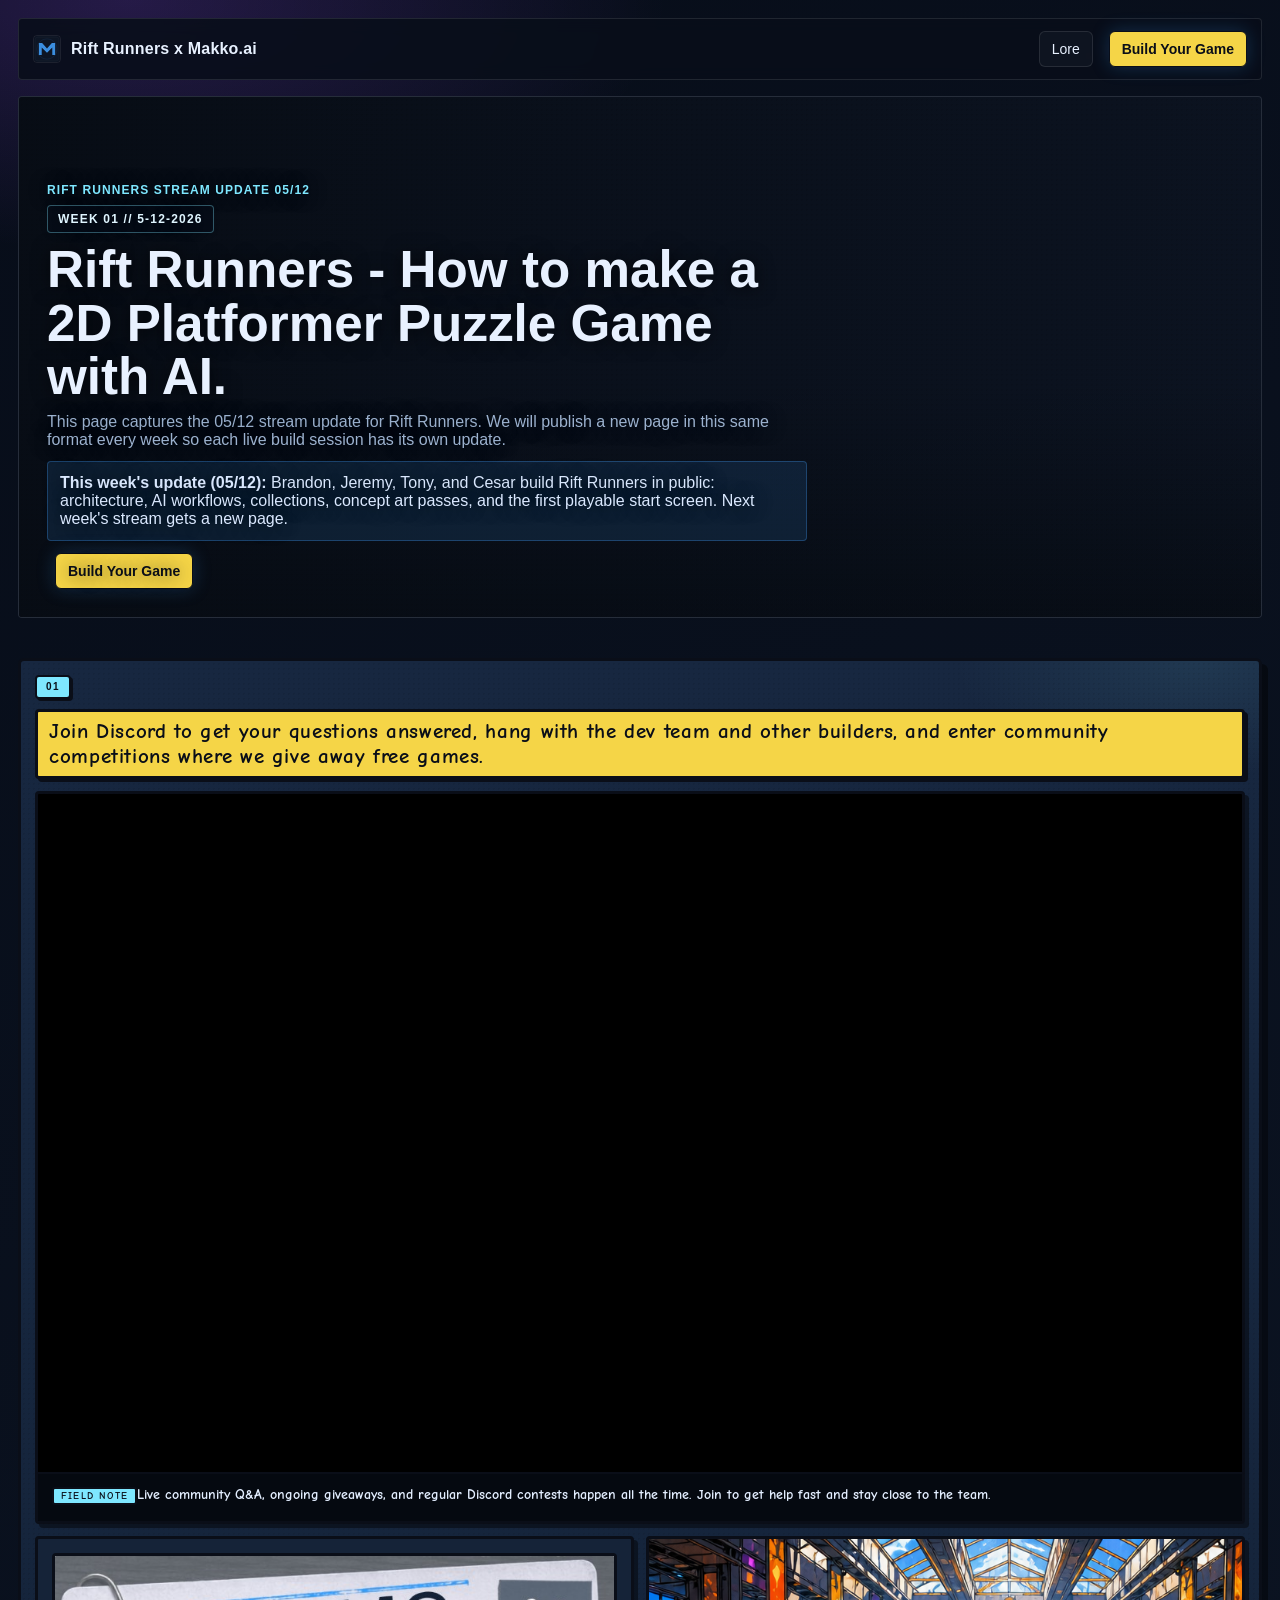
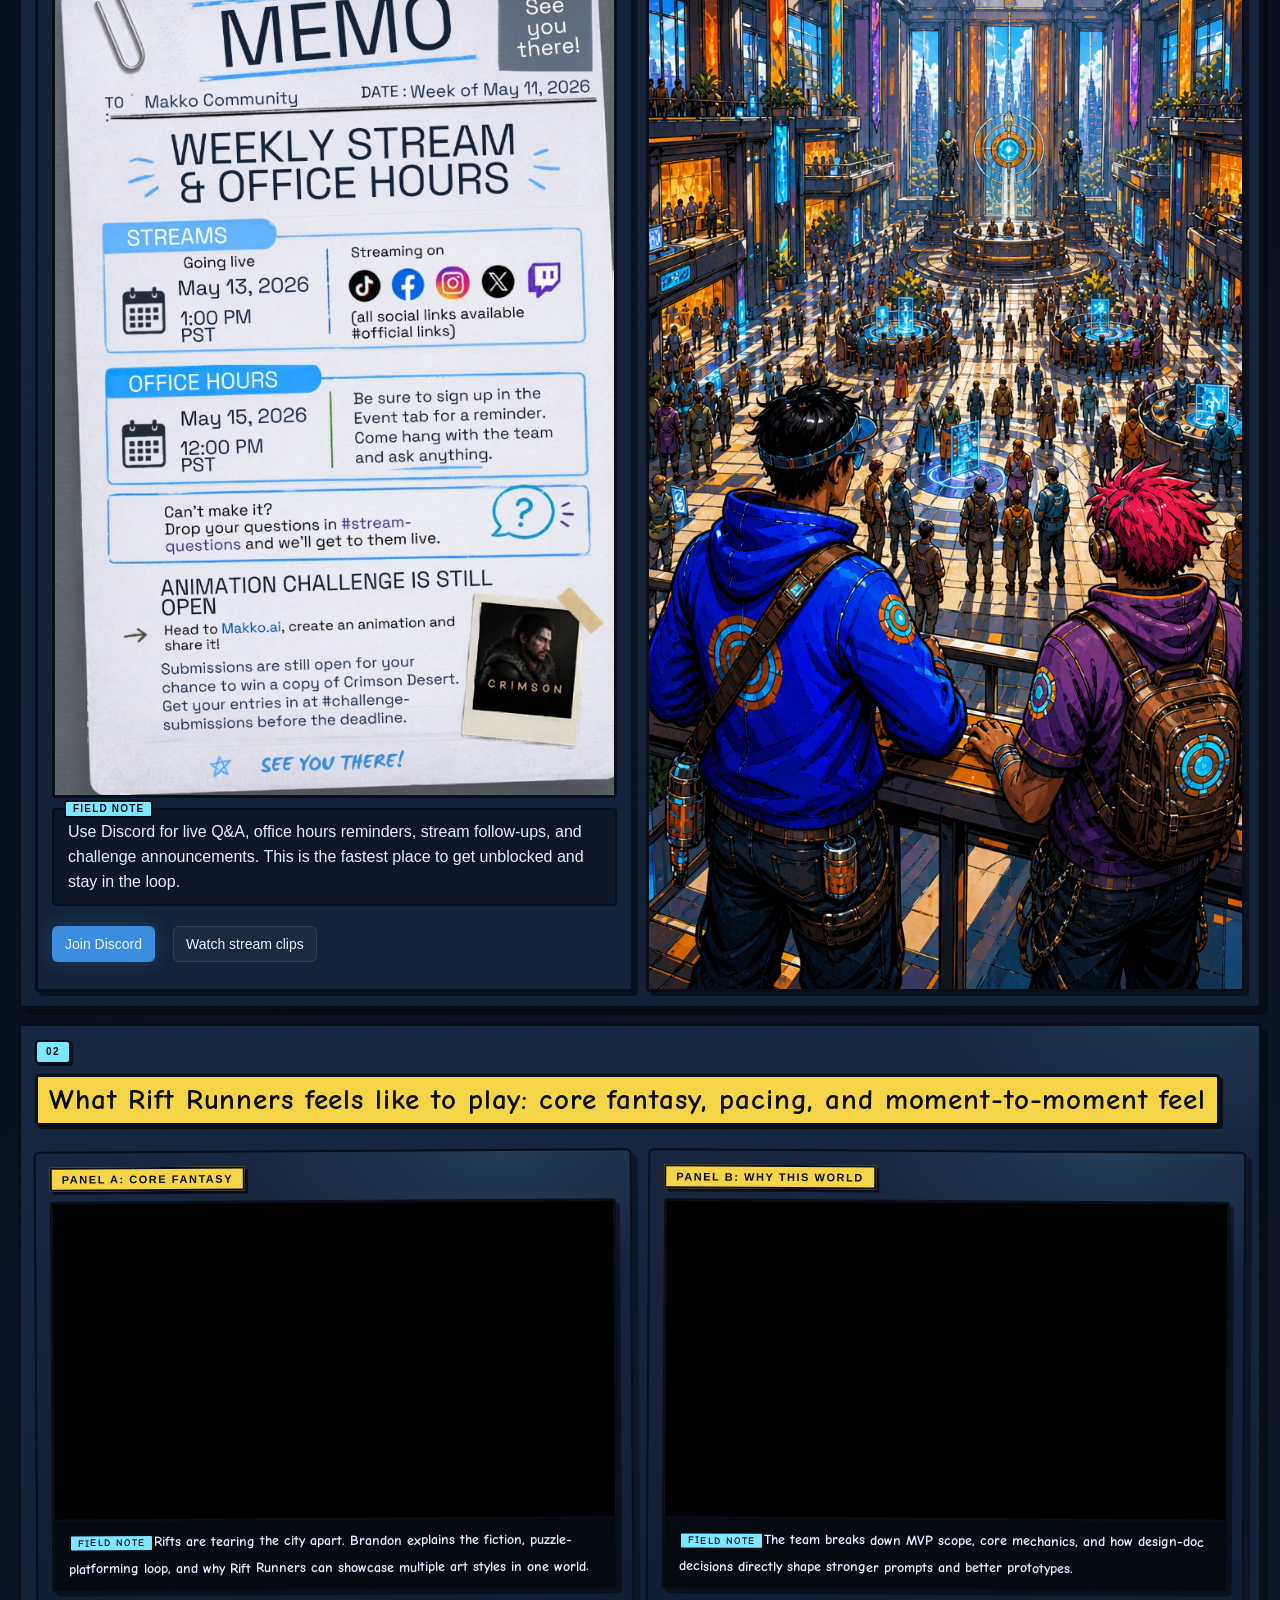
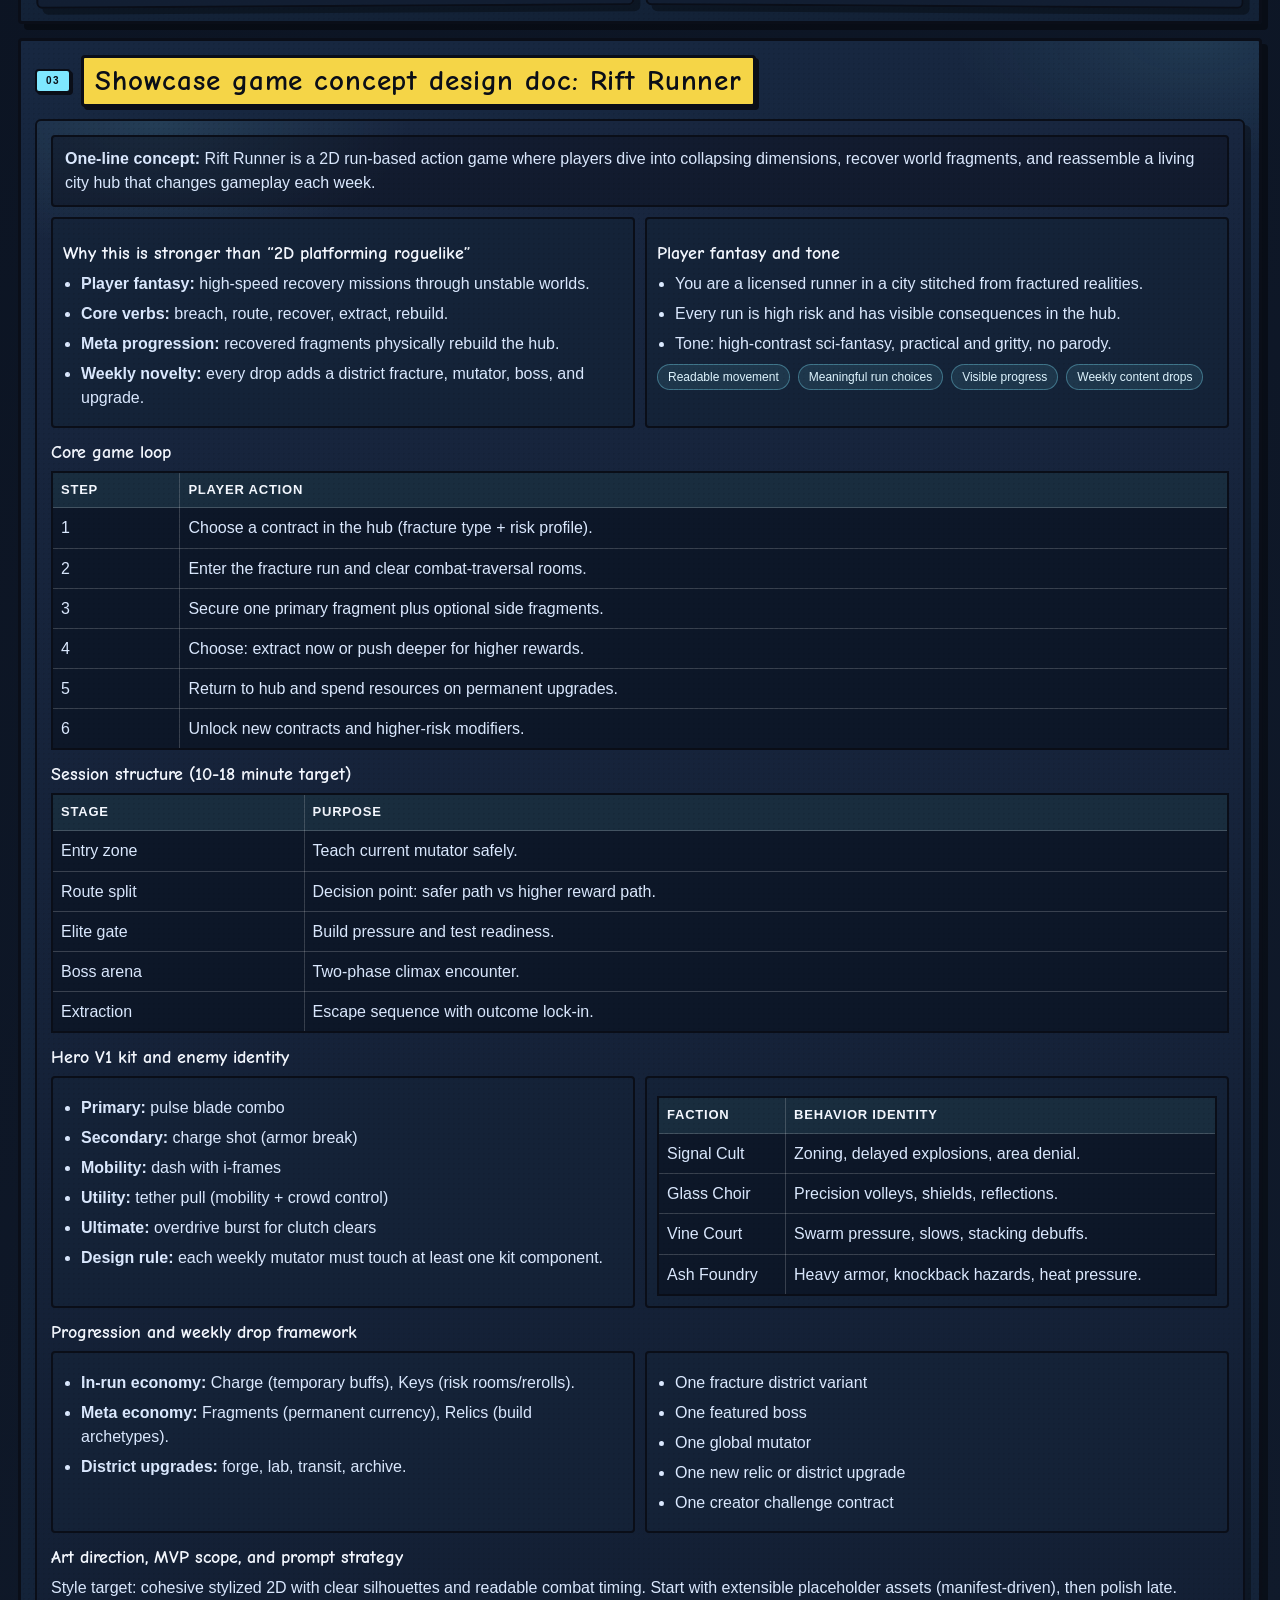
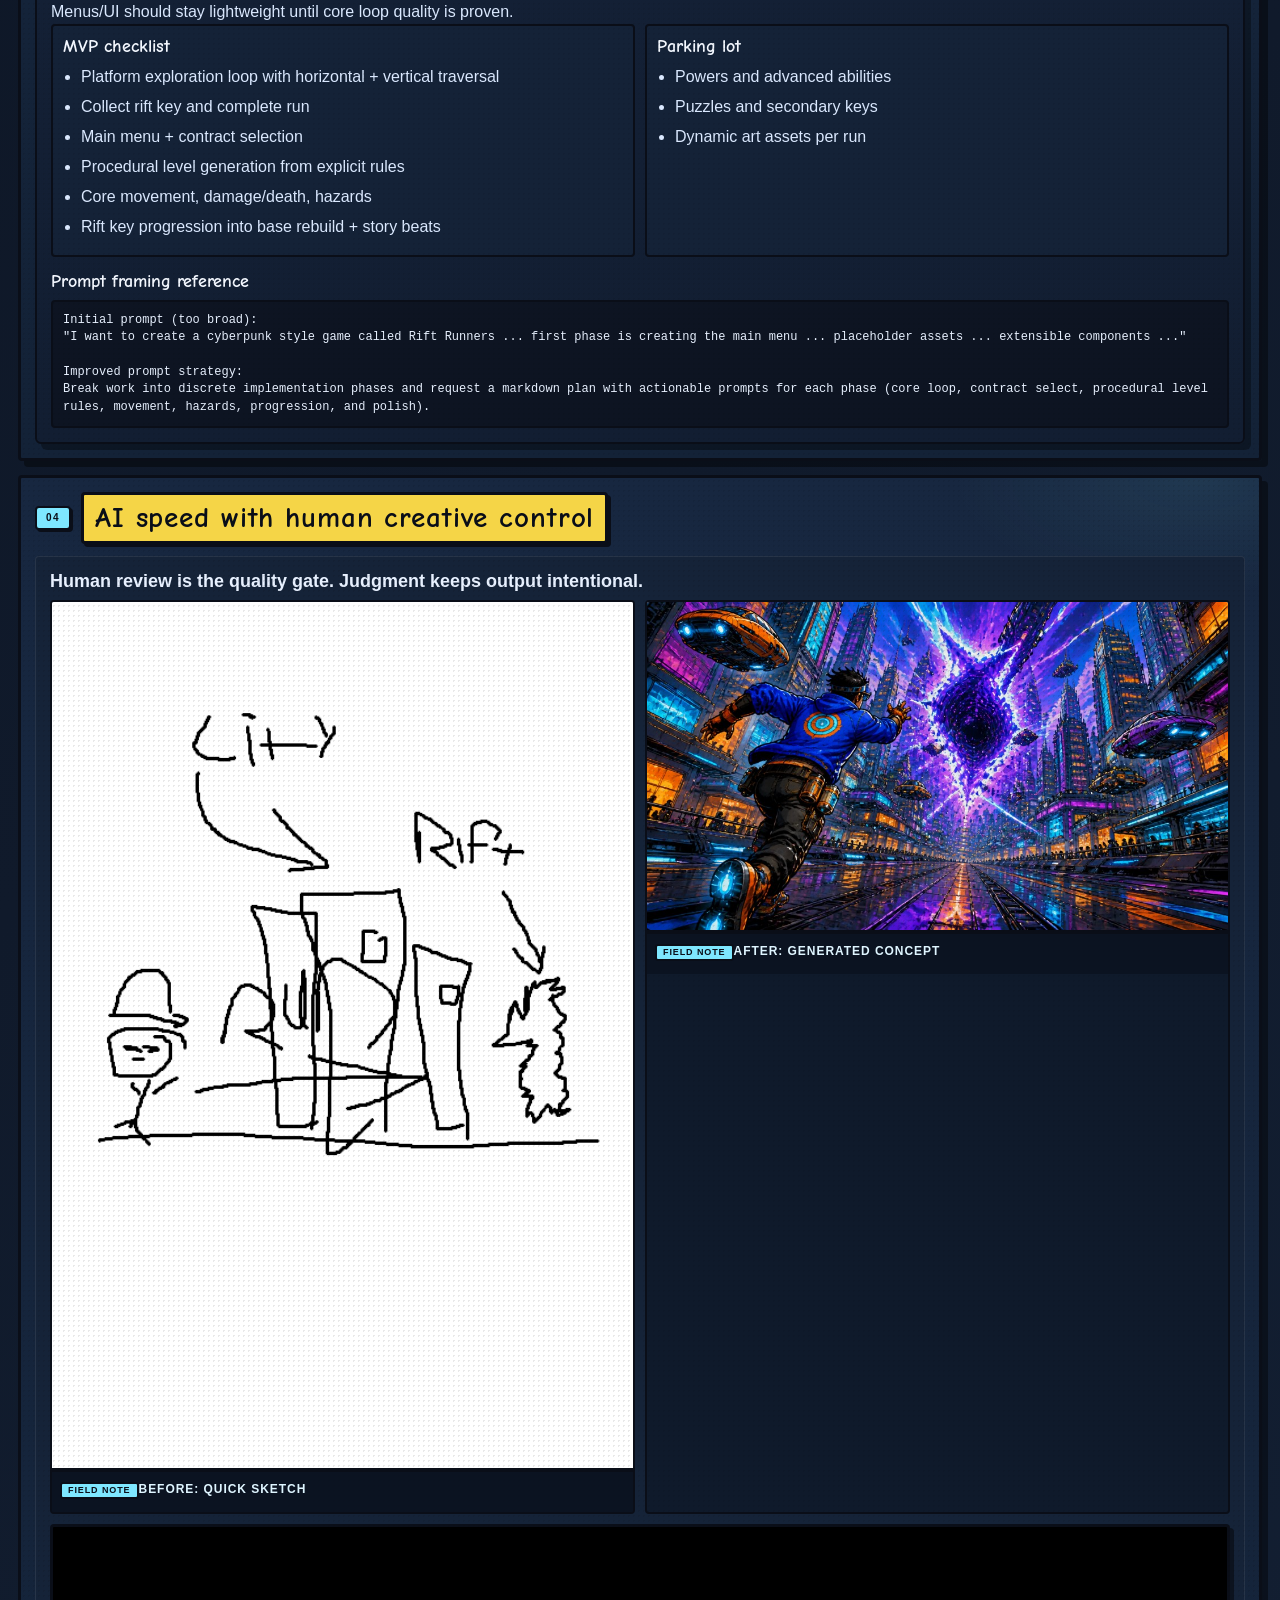
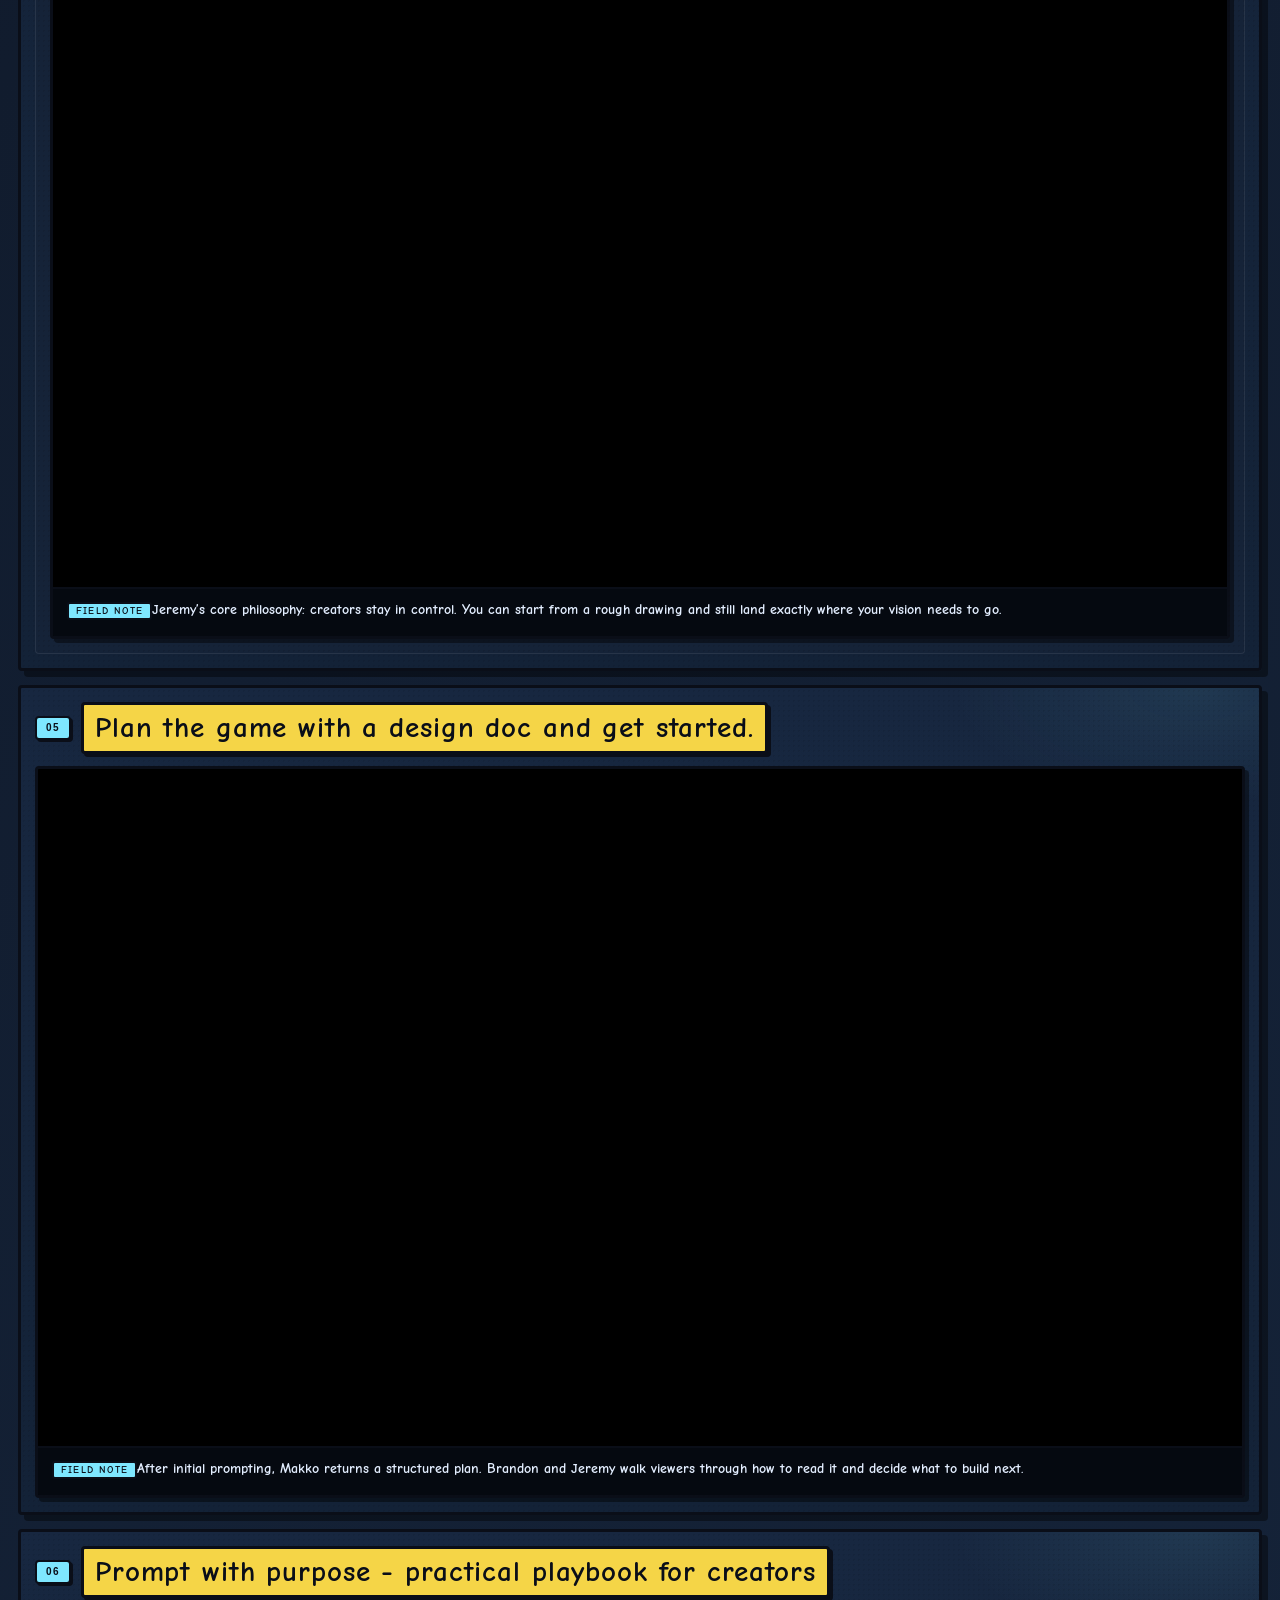
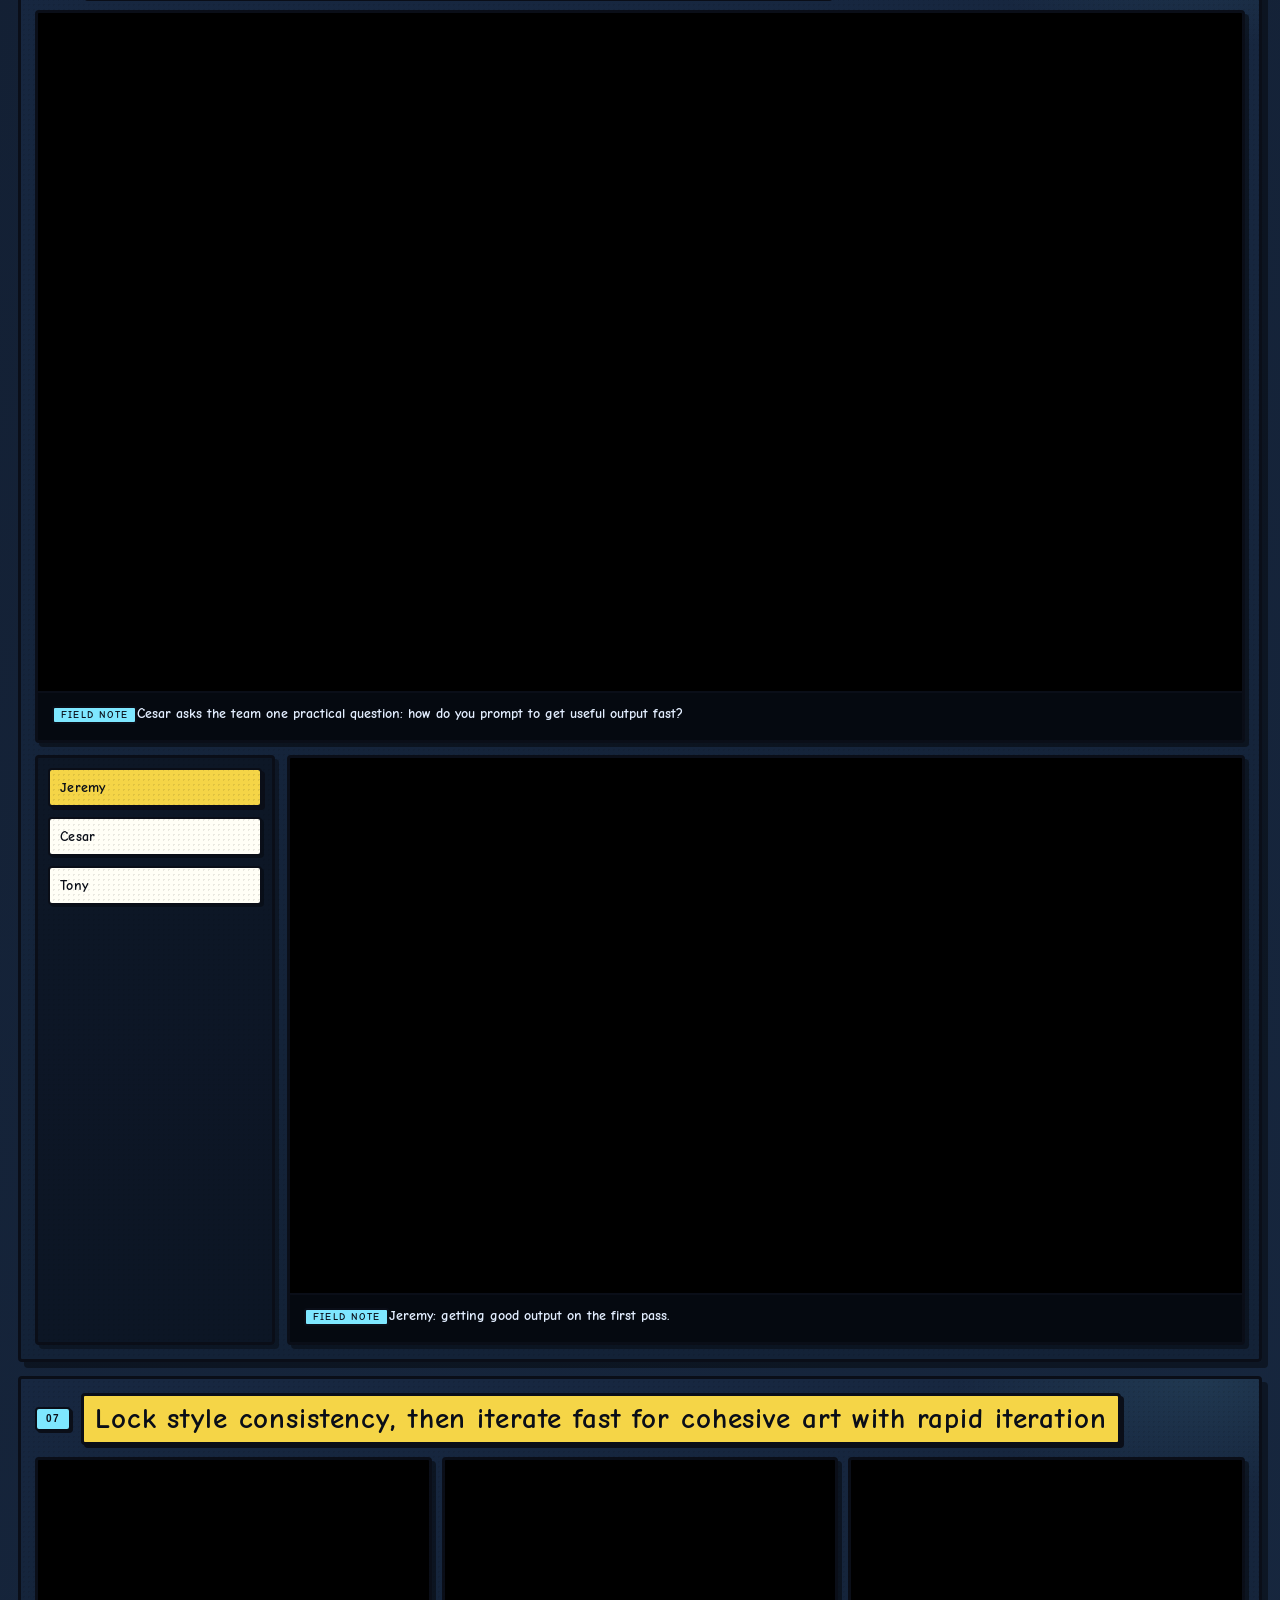
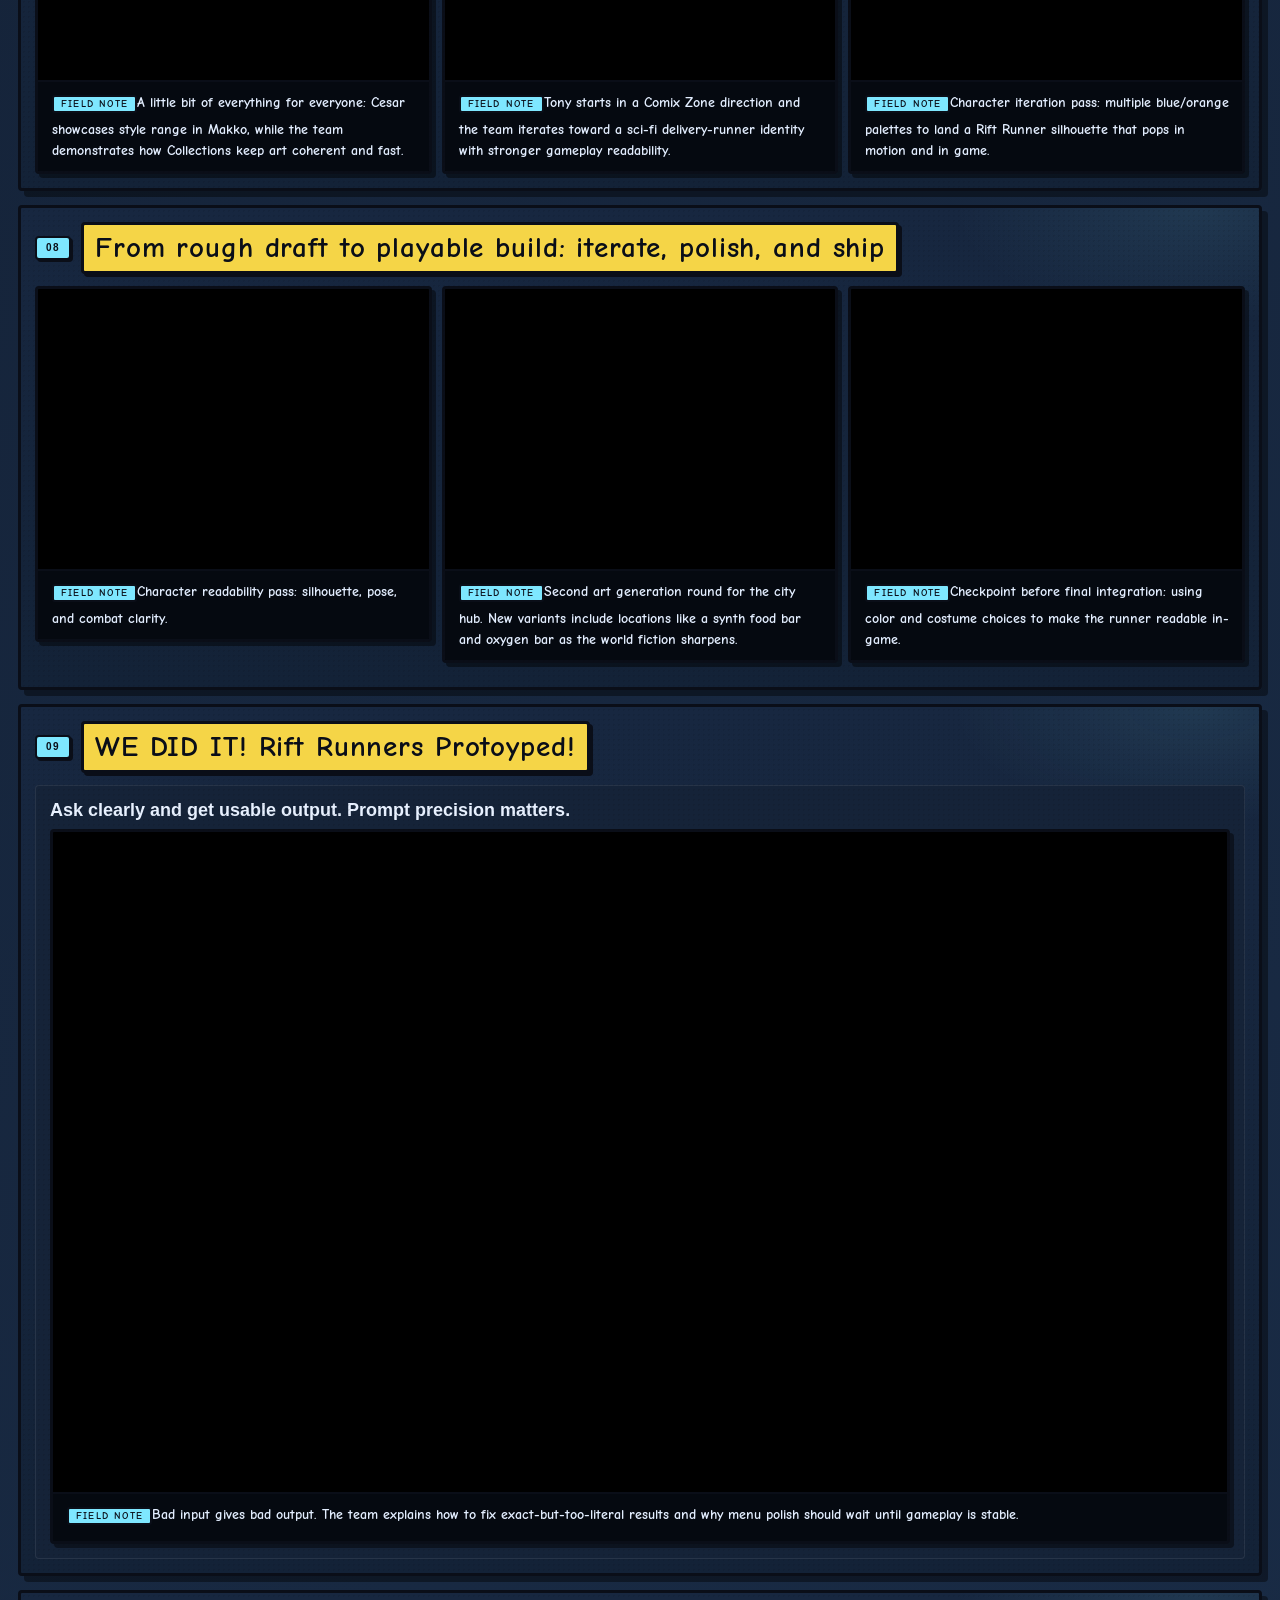
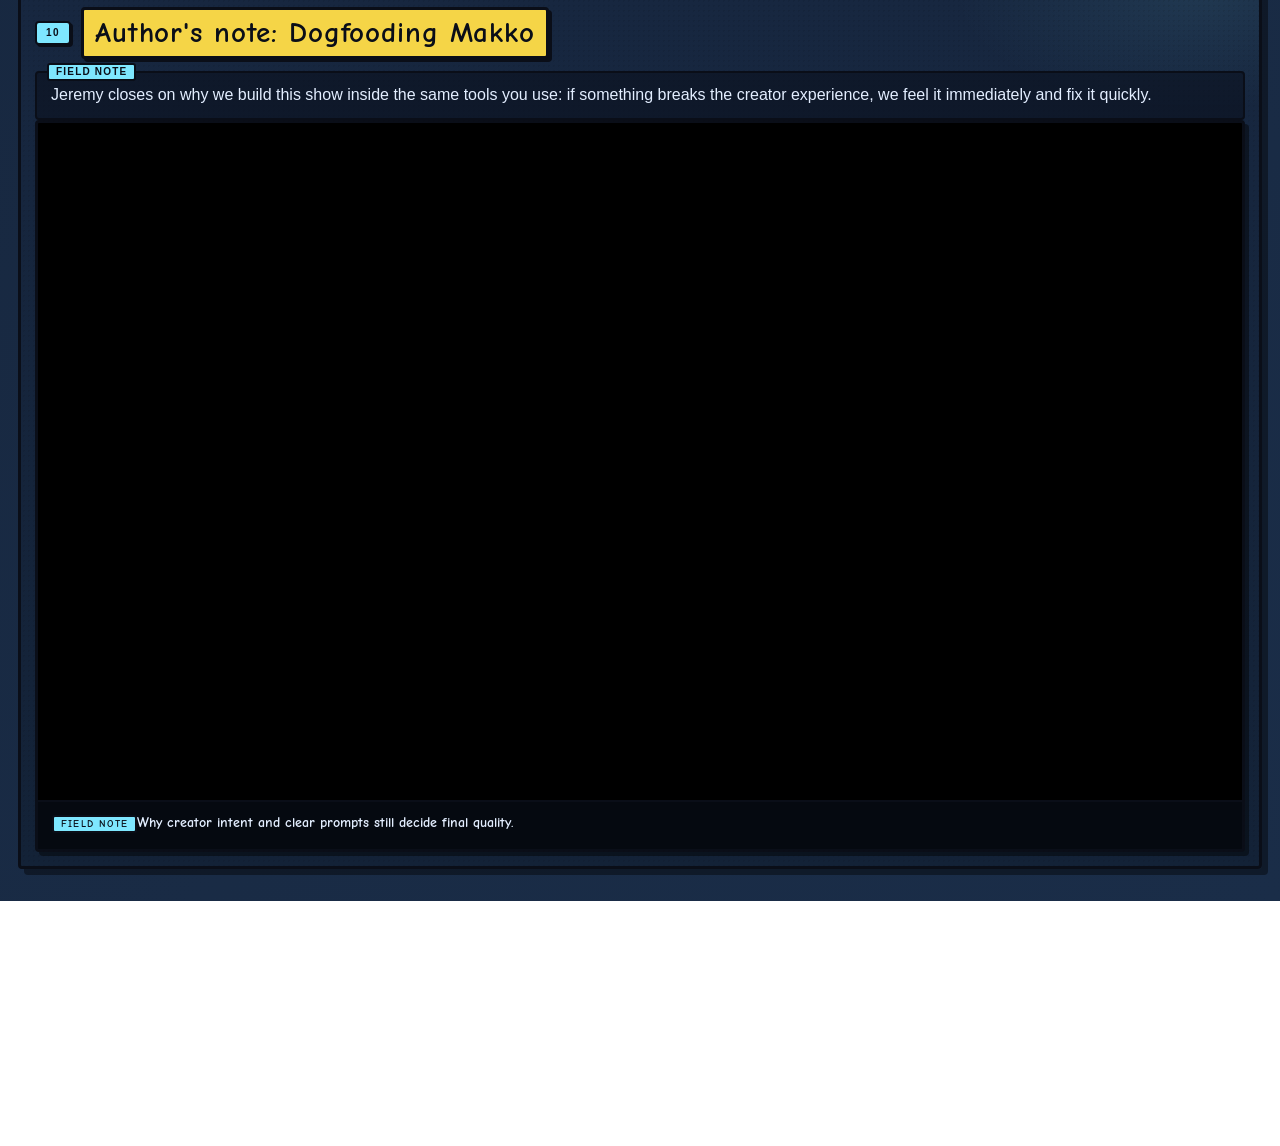
==== commit cf544f90: "Rename showcase page slug and align novel pages with branded CTA styling. Co-authored-by: Cursor <cu" ====
--- a/index.html
+++ b/index.html
@@ -5,12 +5,12 @@
   <meta name="viewport" content="width=device-width, initial-scale=1">
   <meta name="description" content="Rift Runners x Makko.ai stream update homepage.">
   <title>Rift Runners x Makko.ai</title>
-  <meta http-equiv="refresh" content="0; url=/showcase/pixel-art-concept-gallery.html">
-  <link rel="canonical" href="/showcase/pixel-art-concept-gallery.html">
+  <meta http-equiv="refresh" content="0; url=/showcase/rift-runners-how-to-make-a-2d-platformer-puzzle-game-with-ai.html">
+  <link rel="canonical" href="/showcase/rift-runners-how-to-make-a-2d-platformer-puzzle-game-with-ai.html">
 </head>
 <body>
   <p>Redirecting to the homepage…</p>
-  <p><a href="/showcase/pixel-art-concept-gallery.html">Open homepage</a></p>
+  <p><a href="/showcase/rift-runners-how-to-make-a-2d-platformer-puzzle-game-with-ai.html">Open homepage</a></p>
   <p><a href="/lore/novel/index.html">Open lore</a></p>
 </body>
 </html>
